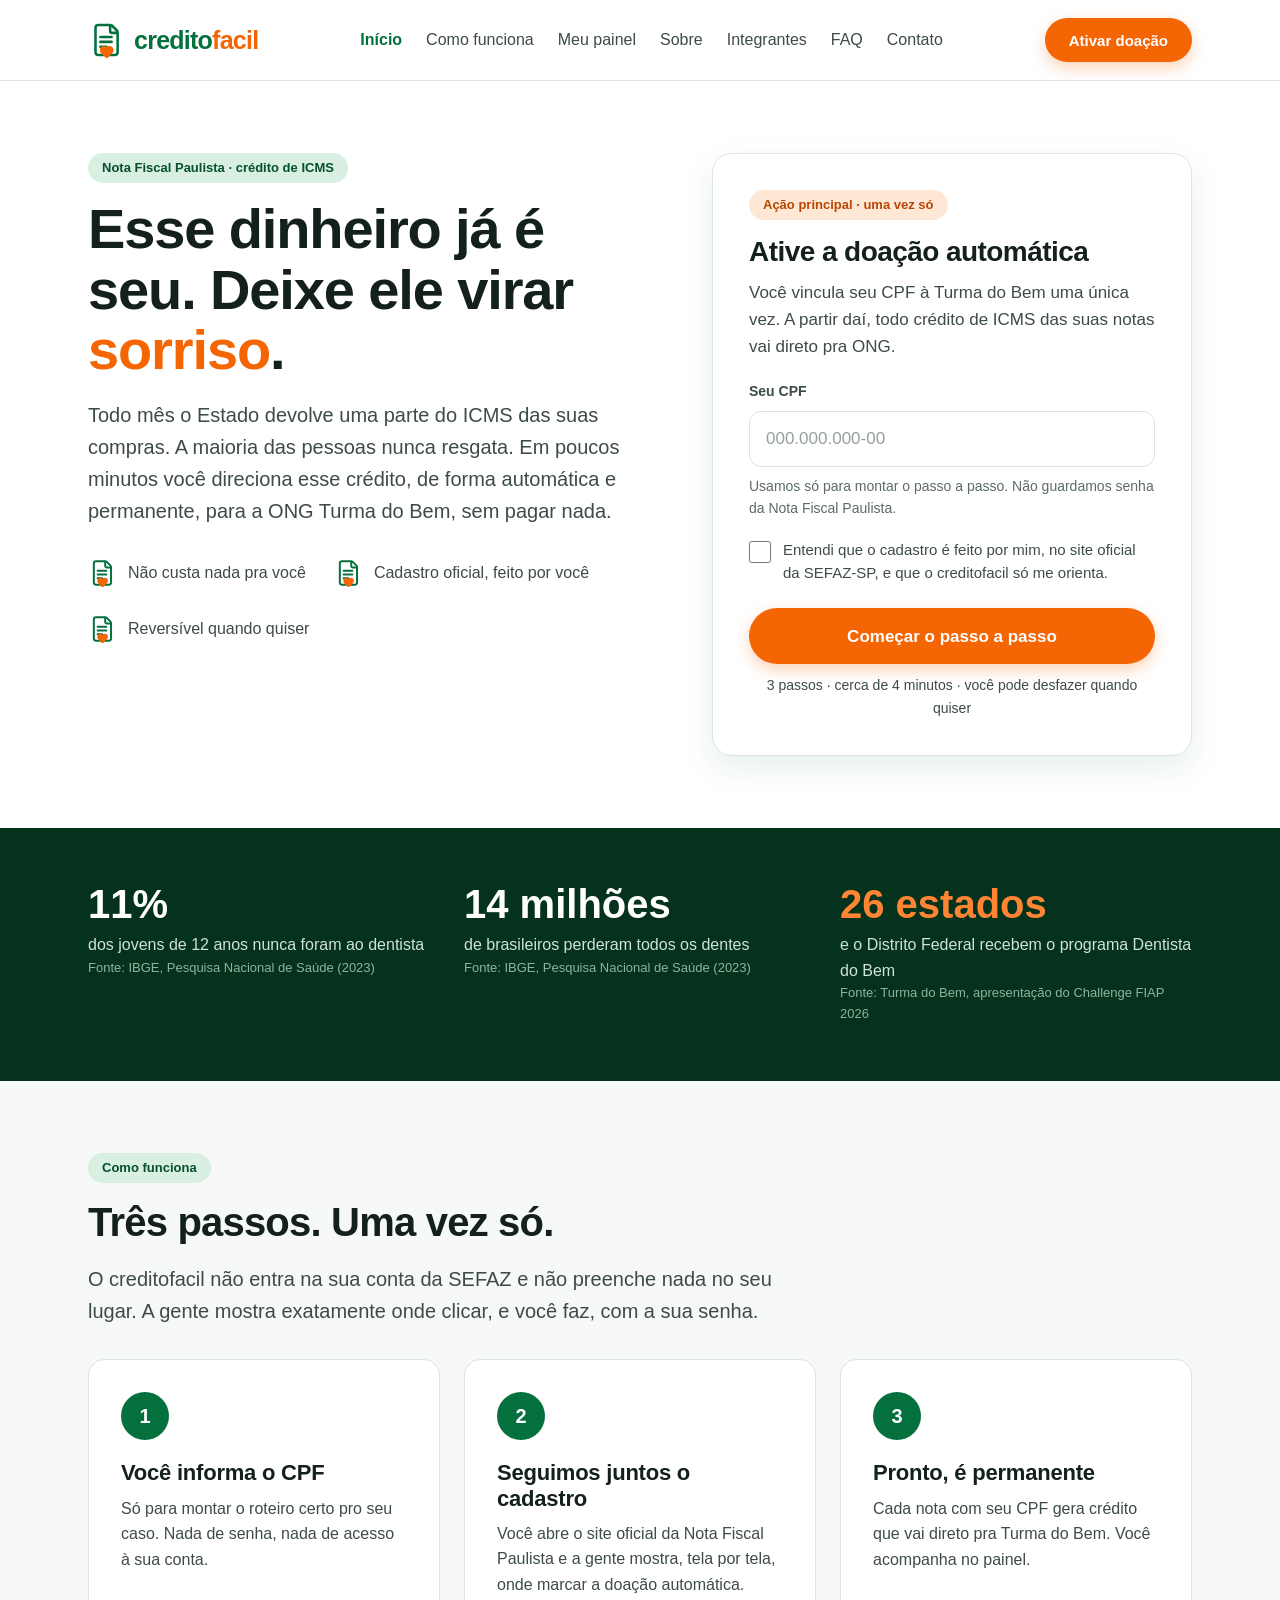
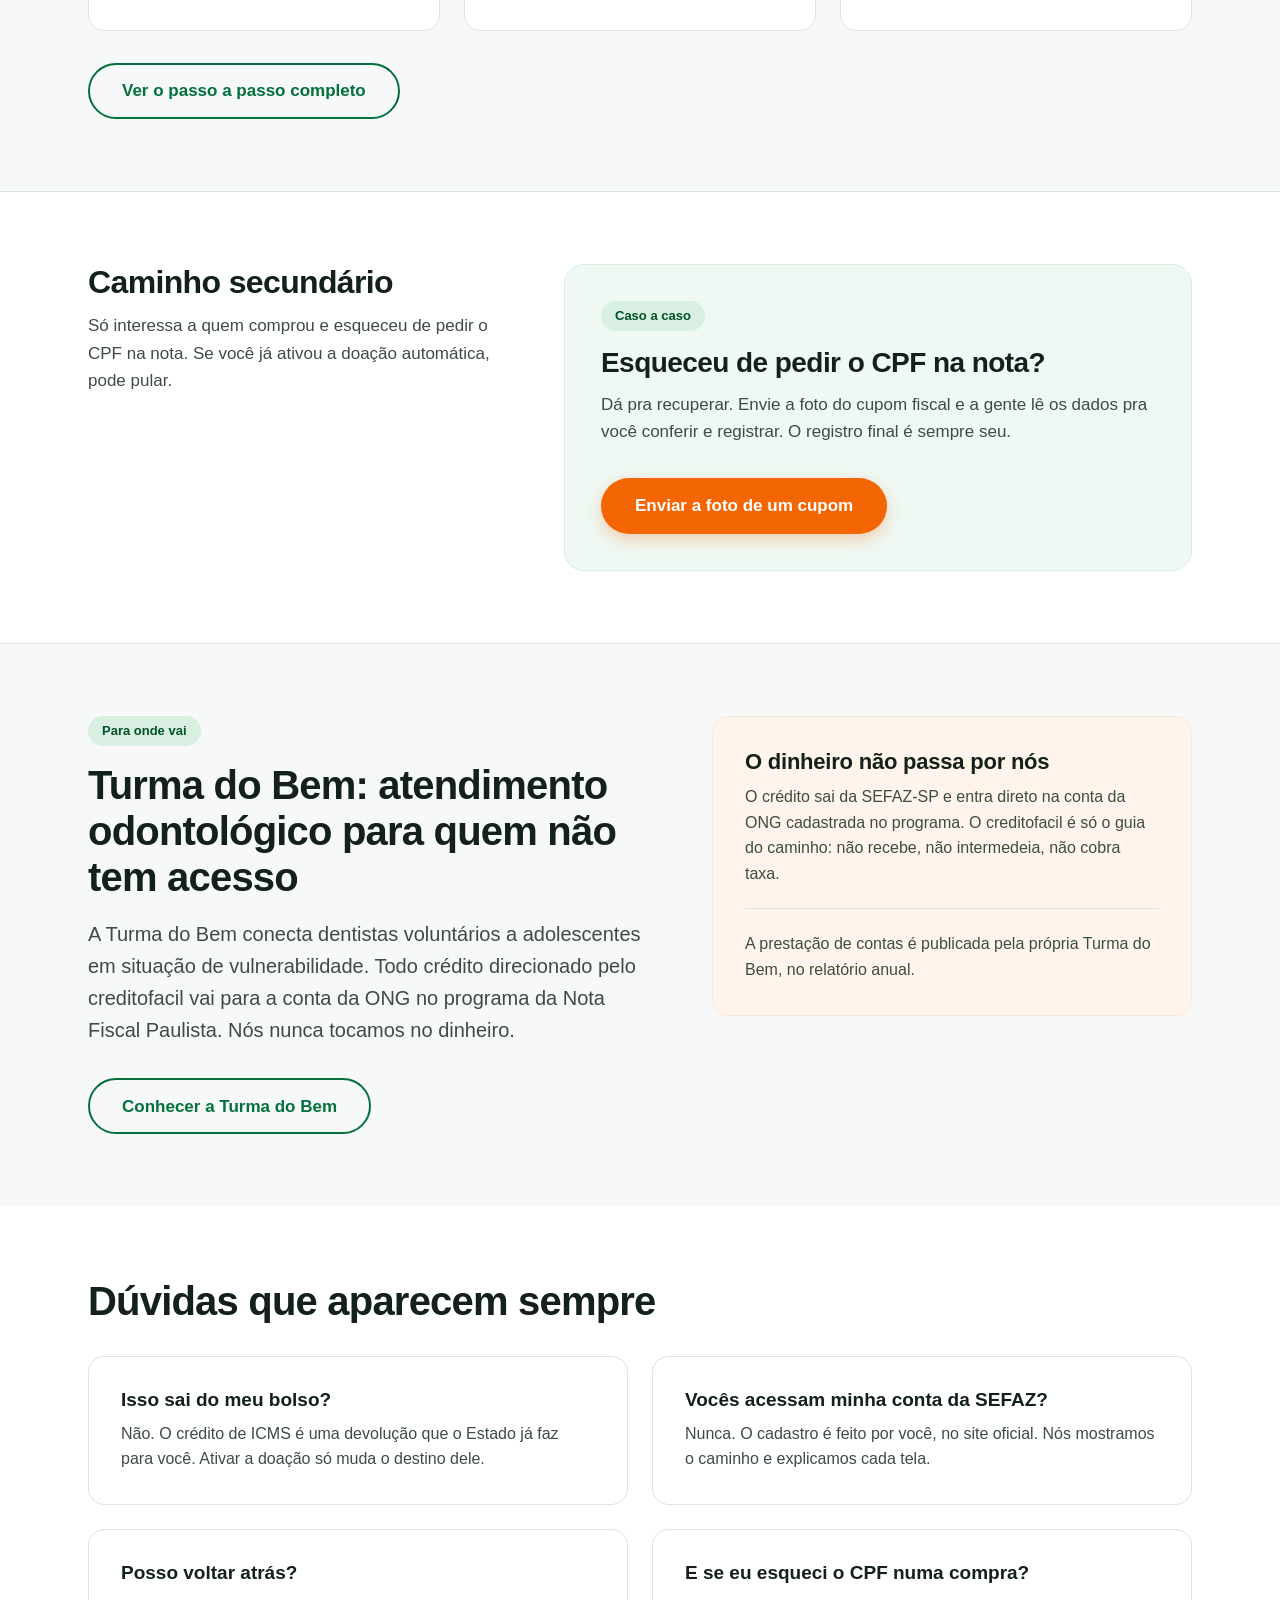
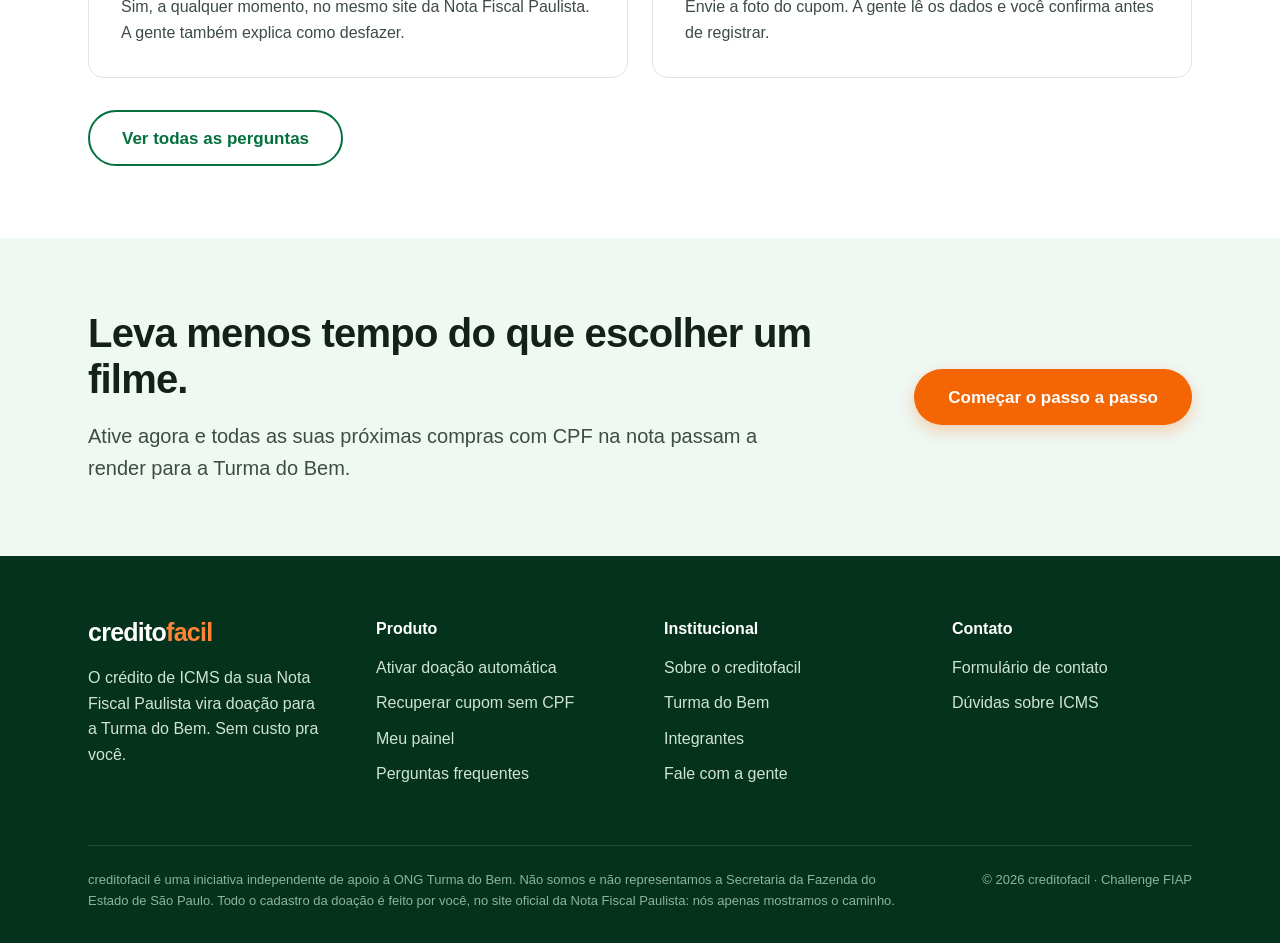
==== index.html @ c4edc5de "feat: adicionar pagina inicial index.html" ====
<!DOCTYPE html>
<html lang="pt-BR">
<head>
  <meta charset="UTF-8">
  <meta name="viewport" content="width=device-width, initial-scale=1.0">
  <title>creditofacil — Esse dinheiro já é seu</title>
  <meta name="description" content="O crédito de ICMS da Nota Fiscal Paulista vira doação automática para a Turma do Bem, sem custo para você.">
  <meta name="theme-color" content="#03703D">
  <link rel="icon" type="image/png" sizes="32x32" href="imagens/favicon-32.png">
  <link rel="apple-touch-icon" href="imagens/favicon-180.png">
  <link rel="stylesheet" href="css/style.css">
</head>
<body>
  <!-- cabeçalho: igual em todas as páginas -->
  <header class="header">
    <div class="conteudo header-conteudo">
      <a class="marca" href="index.html" aria-label="creditofacil, página inicial">
        <img src="imagens/icone-nota.svg" alt="" width="36" height="36">
        <span class="marca-texto"><span class="marca-credito">credito</span><span class="marca-facil">facil</span></span>
      </a>
      <nav class="nav" aria-label="Menu principal">
        <ul>
        <li><a href="index.html" aria-current="page">Início</a></li>
        <li><a href="solucao-wizard.html">Como funciona</a></li>
        <li><a href="solucao-dashboard.html">Meu painel</a></li>
        <li><a href="sobre.html">Sobre</a></li>
        <li><a href="integrantes.html">Integrantes</a></li>
        <li><a href="faq.html">FAQ</a></li>
        <li><a href="contato.html">Contato</a></li>
        </ul>
      </nav>
      <div class="header-acoes">
        <a class="btn btn-primario btn-sm" href="solucao-wizard.html">Ativar doação</a>
      </div>
    </div>
  </header>

  <main>
    <!-- hero: proposta de valor + chamada principal -->
    <section class="sec sec-clara">
      <div class="conteudo colunas">
        <div class="col-flex">
          <span class="selo selo-verde">Nota Fiscal Paulista · crédito de ICMS</span>
          <h1 class="titulo-hero">Esse dinheiro já é seu. Deixe ele virar <span class="destaque">sorriso</span>.</h1>
          <p class="lead">Todo mês o Estado devolve uma parte do ICMS das suas compras. A maioria das pessoas nunca resgata. Em poucos minutos você direciona esse crédito, de forma automática e permanente, para a ONG Turma do Bem, sem pagar nada.</p>
          <ul class="confianca">
            <li class="icone-linha"><img src="imagens/icone-nota.svg" alt=""><span>Não custa nada pra você</span></li>
            <li class="icone-linha"><img src="imagens/icone-nota.svg" alt=""><span>Cadastro oficial, feito por você</span></li>
            <li class="icone-linha"><img src="imagens/icone-nota.svg" alt=""><span>Reversível quando quiser</span></li>
          </ul>
        </div>
        <aside class="col-lateral">
          <section class="card card-elev cta-ativacao" aria-labelledby="cta-titulo">
            <span class="selo selo-laranja">Ação principal · uma vez só</span>
            <h2 class="t3" id="cta-titulo">Ative a doação automática</h2>
            <p>Você vincula seu CPF à Turma do Bem uma única vez. A partir daí, todo crédito de ICMS das suas notas vai direto pra ONG.</p>
            <form action="solucao-wizard.html" method="get">
              <div class="campo-bloco">
                <label class="rotulo" for="cpf-ativacao">Seu CPF</label>
                <input class="campo" id="cpf-ativacao" name="cpf" type="text" inputmode="numeric" placeholder="000.000.000-00" autocomplete="off">
                <p class="ajuda">Usamos só para montar o passo a passo. Não guardamos senha da Nota Fiscal Paulista.</p>
              </div>
              <div class="check-linha">
                <input type="checkbox" id="aceite-ativacao" name="aceite">
                <label for="aceite-ativacao">Entendi que o cadastro é feito por mim, no site oficial da SEFAZ-SP, e que o creditofacil só me orienta.</label>
              </div>
              <button type="submit" class="btn btn-primario btn-bloco form-acao">Começar o passo a passo</button>
            </form>
            <p class="ajuda ajuda-central">3 passos · cerca de 4 minutos · você pode desfazer quando quiser</p>
          </section>
        </aside>
      </div>
    </section>

    <!-- faixa de números: por que a saúde bucal precisa de apoio (fontes abaixo de cada número) -->
    <section class="sec-escura" aria-label="Saúde bucal no Brasil">
      <div class="conteudo grade-3">
        <article>
          <p class="numero-grande">11%</p>
          <p class="numero-legenda">dos jovens de 12 anos nunca foram ao dentista <span class="numero-fonte">Fonte: IBGE, Pesquisa Nacional de Saúde (2023)</span></p>
        </article>
        <article>
          <p class="numero-grande">14 milhões</p>
          <p class="numero-legenda">de brasileiros perderam todos os dentes <span class="numero-fonte">Fonte: IBGE, Pesquisa Nacional de Saúde (2023)</span></p>
        </article>
        <article>
          <p class="numero-grande destaque">26 estados</p>
          <p class="numero-legenda">e o Distrito Federal recebem o programa Dentista do Bem <span class="numero-fonte">Fonte: Turma do Bem, apresentação do Challenge FIAP 2026</span></p>
        </article>
      </div>
    </section>

    <!-- como funciona em três passos -->
    <section class="sec">
      <div class="conteudo">
        <div class="largura-texto">
          <span class="selo selo-verde">Como funciona</span>
          <h2 class="t1">Três passos. Uma vez só.</h2>
          <p class="lead">O creditofacil não entra na sua conta da SEFAZ e não preenche nada no seu lugar. A gente mostra exatamente onde clicar, e você faz, com a sua senha.</p>
        </div>
        <div class="grade-3 margem-topo">
          <article class="card">
            <span class="numero-passo">1</span>
            <h3 class="t4">Você informa o CPF</h3>
            <p class="texto-sm">Só para montar o roteiro certo pro seu caso. Nada de senha, nada de acesso à sua conta.</p>
          </article>
          <article class="card">
            <span class="numero-passo">2</span>
            <h3 class="t4">Seguimos juntos o cadastro</h3>
            <p class="texto-sm">Você abre o site oficial da Nota Fiscal Paulista e a gente mostra, tela por tela, onde marcar a doação automática.</p>
          </article>
          <article class="card">
            <span class="numero-passo">3</span>
            <h3 class="t4">Pronto, é permanente</h3>
            <p class="texto-sm">Cada nota com seu CPF gera crédito que vai direto pra Turma do Bem. Você acompanha no painel.</p>
          </article>
        </div>
        <p class="margem-topo"><a class="btn btn-secundario" href="solucao-wizard.html">Ver o passo a passo completo</a></p>
      </div>
    </section>

    <!-- caminho secundário: cupom sem CPF -->
    <section class="sec sec-clara sec-bordas">
      <div class="conteudo colunas">
        <div class="col-titulo">
          <h2 class="t2">Caminho secundário</h2>
          <p class="texto">Só interessa a quem comprou e esqueceu de pedir o CPF na nota. Se você já ativou a doação automática, pode pular.</p>
        </div>
        <div class="col-flex recuperacao-bloco">
          <span class="selo selo-verde">Caso a caso</span>
          <h3 class="t3">Esqueceu de pedir o CPF na nota?</h3>
          <p class="texto">Dá pra recuperar. Envie a foto do cupom fiscal e a gente lê os dados pra você conferir e registrar. O registro final é sempre seu.</p>
          <p class="margem-topo"><a class="btn btn-primario" href="solucao-wizard.html#recuperar-cupom">Enviar a foto de um cupom</a></p>
        </div>
      </div>
    </section>

    <!-- para onde vai o dinheiro -->
    <section class="sec">
      <div class="conteudo colunas">
        <div class="col-flex">
          <span class="selo selo-verde">Para onde vai</span>
          <h2 class="t1">Turma do Bem: atendimento odontológico para quem não tem acesso</h2>
          <p class="lead">A Turma do Bem conecta dentistas voluntários a adolescentes em situação de vulnerabilidade. Todo crédito direcionado pelo creditofacil vai para a conta da ONG no programa da Nota Fiscal Paulista. Nós nunca tocamos no dinheiro.</p>
          <p class="margem-topo"><a class="btn btn-secundario" href="sobre.html#turma-do-bem">Conhecer a Turma do Bem</a></p>
        </div>
        <aside class="col-lateral card card-laranja">
          <h3 class="t4">O dinheiro não passa por nós</h3>
          <p class="texto-sm">O crédito sai da SEFAZ-SP e entra direto na conta da ONG cadastrada no programa. O creditofacil é só o guia do caminho: não recebe, não intermedeia, não cobra taxa.</p>
          <hr class="divisor">
          <p class="texto-sm">A prestação de contas é publicada pela própria Turma do Bem, no relatório anual.</p>
        </aside>
      </div>
    </section>

    <!-- dúvidas frequentes resumidas -->
    <section class="sec sec-clara">
      <div class="conteudo">
        <h2 class="t1">Dúvidas que aparecem sempre</h2>
        <div class="grade-2 margem-topo">
          <article class="card"><h3 class="t5">Isso sai do meu bolso?</h3><p class="texto-sm">Não. O crédito de ICMS é uma devolução que o Estado já faz para você. Ativar a doação só muda o destino dele.</p></article>
          <article class="card"><h3 class="t5">Vocês acessam minha conta da SEFAZ?</h3><p class="texto-sm">Nunca. O cadastro é feito por você, no site oficial. Nós mostramos o caminho e explicamos cada tela.</p></article>
          <article class="card"><h3 class="t5">Posso voltar atrás?</h3><p class="texto-sm">Sim, a qualquer momento, no mesmo site da Nota Fiscal Paulista. A gente também explica como desfazer.</p></article>
          <article class="card"><h3 class="t5">E se eu esqueci o CPF numa compra?</h3><p class="texto-sm">Envie a foto do cupom. A gente lê os dados e você confirma antes de registrar.</p></article>
        </div>
        <p class="margem-topo"><a class="btn btn-secundario" href="faq.html">Ver todas as perguntas</a></p>
      </div>
    </section>

    <!-- chamada final -->
    <section class="sec sec-verde-claro">
      <div class="conteudo colunas colunas-centro">
        <div class="col-flex">
          <h2 class="t1">Leva menos tempo do que escolher um filme.</h2>
          <p class="lead">Ative agora e todas as suas próximas compras com CPF na nota passam a render para a Turma do Bem.</p>
        </div>
        <a class="btn btn-primario" href="solucao-wizard.html">Começar o passo a passo</a>
      </div>
    </section>
  </main>

  <!-- rodapé: igual em todas as páginas -->
  <footer class="footer">
    <div class="conteudo">
      <div class="footer-grade">
        <div>
          <span class="marca-texto"><span class="marca-credito">credito</span><span class="marca-facil">facil</span></span>
          <p class="footer-texto">O crédito de ICMS da sua Nota Fiscal Paulista vira doação para a Turma do Bem. Sem custo pra você.</p>
        </div>
        <div>
          <h2>Produto</h2>
          <ul>
            <li><a href="solucao-wizard.html">Ativar doação automática</a></li>
            <li><a href="solucao-wizard.html#recuperar-cupom">Recuperar cupom sem CPF</a></li>
            <li><a href="solucao-dashboard.html">Meu painel</a></li>
            <li><a href="faq.html">Perguntas frequentes</a></li>
          </ul>
        </div>
        <div>
          <h2>Institucional</h2>
          <ul>
            <li><a href="sobre.html">Sobre o creditofacil</a></li>
            <li><a href="sobre.html#turma-do-bem">Turma do Bem</a></li>
            <li><a href="integrantes.html">Integrantes</a></li>
            <li><a href="contato.html">Fale com a gente</a></li>
          </ul>
        </div>
        <div>
          <h2>Contato</h2>
          <ul>
            <li><a href="contato.html">Formulário de contato</a></li>
            <li><a href="faq.html">Dúvidas sobre ICMS</a></li>
          </ul>
        </div>
      </div>
      <hr class="footer-divisor">
      <div class="footer-legal">
        <p>creditofacil é uma iniciativa independente de apoio à ONG Turma do Bem. Não somos e não representamos a Secretaria da Fazenda do Estado de São Paulo. Todo o cadastro da doação é feito por você, no site oficial da Nota Fiscal Paulista: nós apenas mostramos o caminho.</p>
        <p>© 2026 creditofacil · Challenge FIAP</p>
      </div>
    </div>
  </footer>
</body>
</html>
---- css/style.css ----
* {
  box-sizing: border-box;
}

html {
  scroll-behavior: smooth;
}

body {
  margin: 0;
  min-width: 992px;
  background: #f6f9f7;
  color: #13211a;
  font-family: "Source Sans 3", "Segoe UI", Roboto, "Helvetica Neue", Arial, sans-serif;
  font-size: 17px;
  line-height: 1.6;
}

h1, h2, h3, h4 {
  font-family: "Poppins", "Segoe UI", "Helvetica Neue", Arial, sans-serif;
  margin: 0;
  letter-spacing: -0.02em;
  line-height: 1.15;
}

p, figure {
  margin: 0;
}

ul, ol {
  margin: 0;
  padding: 0;
}

a {
  color: #03703d;
}

a:hover {
  color: #05512c;
}

a:focus-visible, button:focus-visible, input:focus-visible, textarea:focus-visible, summary:focus-visible {
  outline: 3px solid rgba(244, 101, 4, 0.45);
  outline-offset: 3px;
}

img {
  max-width: 100%;
  display: block;
}

/* Layout */
.conteudo {
  width: 100%;
  margin: 0 auto;
  padding: 0 40px;
}

.sec {
  padding: 72px 0;
}

.sec-topo {
  padding: 64px 0 40px;
  border-bottom: 1px solid #dce5e0;
}

.sec-clara {
  background: #ffffff;
}

.sec-verde-claro {
  background: #eff8f3;
}

.sec-escura {
  background: #04321c;
  padding: 56px 0;
}

.sec-bordas {
  border-top: 1px solid #dce5e0;
  border-bottom: 1px solid #dce5e0;
}

.colunas {
  display: flex;
  gap: 56px;
  align-items: flex-start;
}

.colunas-centro {
  align-items: center;
}

.colunas-base {
  align-items: flex-end;
}

.colunas-esticadas {
  align-items: stretch;
}

.col-flex {
  flex: 1 1 0;
  min-width: 0;
}

.col-lateral {
  width: 480px;
  flex-shrink: 0;
}

.col-lateral-estreita {
  width: 400px;
  flex-shrink: 0;
}

.col-titulo {
  width: 420px;
  flex-shrink: 0;
}

.grade-2 {
  display: grid;
  grid-template-columns: repeat(2, minmax(0, 1fr));
  gap: 24px;
}

.grade-3 {
  display: grid;
  grid-template-columns: repeat(3, minmax(0, 1fr));
  gap: 24px;
}

.grade-2, .grade-3, .confianca {
  list-style: none;
}

.pilha {
  display: flex;
  flex-direction: column;
  gap: 24px;
}

.linha-botoes {
  display: flex;
  gap: 16px;
  align-items: center;
  flex-wrap: wrap;
}

.largura-texto {
  max-width: 760px;
}

.margem-topo {
  margin-top: 32px;
}

/* Tipografia */
.titulo-hero {
  font-size: 56px;
  line-height: 1.08;
  max-width: 620px;
  margin-top: 20px;
}

.titulo-pagina {
  font-size: 50px;
  line-height: 1.1;
  max-width: 840px;
  margin-top: 20px;
}

.t1 {
  font-size: 40px;
}

.t2 {
  font-size: 32px;
}

.t3 {
  font-size: 28px;
}

.t4 {
  font-size: 22px;
  letter-spacing: -0.01em;
}

.t5 {
  font-size: 19px;
  letter-spacing: 0;
}

.lead {
  font-size: 20px;
  color: #3d4c44;
  margin-top: 18px;
  max-width: 720px;
}

.texto {
  color: #3d4c44;
  margin-top: 12px;
}

.texto-sm {
  font-size: 16px;
  color: #3d4c44;
  margin-top: 10px;
}

.destaque {
  color: #f46504;
}

.selo + h1, .selo + h2, .selo + h3 {
  margin-top: 16px;
}

/* Componentes */
.btn {
  display: inline-flex;
  align-items: center;
  justify-content: center;
  gap: 10px;
  height: 56px;
  padding: 0 32px;
  border-radius: 999px;
  border: 2px solid transparent;
  font-family: "Poppins", "Segoe UI", "Helvetica Neue", Arial, sans-serif;
  font-weight: 600;
  font-size: 17px;
  line-height: 1;
  text-decoration: none;
  cursor: pointer;
}

.btn:hover {
  transform: translateY(-2px);
  text-decoration: none;
}

.btn-primario {
  background: #f46504;
  color: #ffffff;
  box-shadow: 0 6px 16px rgba(244, 101, 4, 0.28);
}

.btn-primario:hover {
  background: #d95703;
  color: #ffffff;
}

.btn-secundario {
  background: transparent;
  color: #03703d;
  border-color: #03703d;
}

.btn-secundario:hover {
  background: #eff8f3;
}

.btn-fantasma {
  background: transparent;
  color: #03703d;
  height: 44px;
  padding: 0 16px;
  font-size: 16px;
}

.btn-fantasma:hover {
  background: #eff8f3;
}

.btn-sm {
  height: 44px;
  padding: 0 22px;
  font-size: 15px;
}

.btn-bloco {
  width: 100%;
}

/* Cartoes */
.card {
  background: #ffffff;
  border: 1px solid #dce5e0;
  border-radius: 16px;
  padding: 32px;
}

main .card:hover {
  transform: translateY(-3px);
  box-shadow: 0 14px 28px rgba(3, 112, 61, 0.12);
}

.card-elev {
  box-shadow: 0 12px 32px rgba(3, 112, 61, 0.1);
  border-radius: 20px;
}

.card-laranja {
  background: #fff4ec;
  border-color: #ffe7d6;
}

.card-verde {
  background: #eff8f3;
  border-color: #d8efe2;
}

/* Selos */
.selo {
  display: inline-flex;
  align-items: center;
  height: 30px;
  padding: 0 14px;
  border-radius: 999px;
  font-family: "Poppins", "Segoe UI", "Helvetica Neue", Arial, sans-serif;
  font-weight: 600;
  font-size: 13px;
}

.selo-verde {
  background: #d8efe2;
  color: #05512c;
}

.selo-laranja {
  background: #ffe7d6;
  color: #b84604;
}

/* Formularios */
.campo-bloco {
  margin-top: 20px;
}

.rotulo {
  display: block;
  font-family: "Poppins", "Segoe UI", "Helvetica Neue", Arial, sans-serif;
  font-weight: 600;
  font-size: 14px;
  color: #3d4c44;
  margin-bottom: 8px;
}

.campo {
  width: 100%;
  height: 56px;
  padding: 0 16px;
  border: 1px solid #dce5e0;
  border-radius: 12px;
  background: #ffffff;
  font-family: "Source Sans 3", "Segoe UI", Roboto, "Helvetica Neue", Arial, sans-serif;
  font-size: 17px;
  color: #13211a;
}

.campo::placeholder {
  color: #93a19a;
}

.campo:focus {
  outline: none;
  border-color: #03703d;
  box-shadow: 0 0 0 3px rgba(10, 140, 78, 0.18);
}

.area {
  height: auto;
  min-height: 150px;
  padding: 16px;
  resize: vertical;
}

.ajuda {
  font-size: 14px;
  color: #5c6b63;
  margin-top: 8px;
}

.ajuda-central {
  text-align: center;
  margin-top: 14px;
}

.check-linha {
  display: flex;
  gap: 12px;
  align-items: flex-start;
  margin-top: 20px;
}

.check-linha input {
  width: 22px;
  height: 22px;
  margin: 2px 0 0;
  accent-color: #03703d;
  flex-shrink: 0;
}

.check-linha label {
  font-size: 15px;
  line-height: 1.5;
  color: #3d4c44;
}

.form-acao {
  margin-top: 24px;
}

.grade-campos {
  display: grid;
  grid-template-columns: repeat(3, minmax(0, 1fr));
  gap: 16px;
  margin-top: 20px;
}

.divisor {
  height: 1px;
  border: 0;
  background: #dce5e0;
  margin: 22px 0;
}

.icone-linha {
  display: flex;
  gap: 12px;
  align-items: flex-start;
}

.icone-linha img {
  width: 28px;
  height: 28px;
  flex-shrink: 0;
}

.confianca {
  display: flex;
  gap: 28px;
  margin-top: 32px;
  flex-wrap: wrap;
}

.confianca .icone-linha {
  align-items: center;
  color: #3d4c44;
  font-size: 16px;
}

.lista-contato {
  display: flex;
  flex-direction: column;
  gap: 20px;
  margin-top: 36px;
}

.lista-contato h3 {
  font-size: 17px;
}

.numero-passo {
  width: 48px;
  height: 48px;
  border-radius: 999px;
  background: #03703d;
  color: #ffffff;
  display: flex;
  align-items: center;
  justify-content: center;
  font-family: "Poppins", "Segoe UI", "Helvetica Neue", Arial, sans-serif;
  font-weight: 700;
  font-size: 20px;
}

.card .numero-passo + h3 {
  margin-top: 20px;
}

/* Paginas */
.numero-grande {
  font-family: "Poppins", "Segoe UI", "Helvetica Neue", Arial, sans-serif;
  font-size: 40px;
  font-weight: 700;
  color: #ffffff;
  line-height: 1;
}

.numero-grande.destaque {
  color: #ff8534;
}

.numero-legenda {
  font-size: 16px;
  color: #cfe3d7;
  margin-top: 8px;
}

.numero-fonte {
  display: block;
  font-size: 13px;
  color: #8fb39e;
}

.cta-ativacao {
  padding: 36px;
}

.cta-ativacao h2 {
  margin-top: 16px;
}

.cta-ativacao > p {
  color: #3d4c44;
  margin-top: 10px;
}

.recuperacao-bloco {
  background: #eff8f3;
  border: 1px solid #d8efe2;
  border-radius: 20px;
  padding: 36px;
}

.upload-area {
  margin-top: 24px;
  padding: 32px;
  border: 2px dashed #17a661;
  border-radius: 16px;
  background: #ffffff;
  display: flex;
  flex-direction: column;
  align-items: center;
  gap: 12px;
  text-align: center;
  cursor: pointer;
}

.upload-area:hover {
  background: #eff8f3;
}

.upload-area img {
  width: 44px;
  height: 44px;
}

.upload-area input {
  font-size: 15px;
}

.upload-titulo {
  font-family: "Poppins", "Segoe UI", "Helvetica Neue", Arial, sans-serif;
  font-size: 19px;
  font-weight: 600;
}

.exemplo-leitura {
  margin-top: 24px;
  padding: 24px;
  border-radius: 16px;
  background: #ffffff;
  border: 1px solid #dce5e0;
}

.exemplo-leitura h3 {
  font-size: 17px;
}

.trilha {
  display: flex;
  align-items: center;
  gap: 16px;
  margin-top: 36px;
}

.trilha-passo {
  display: flex;
  align-items: center;
  gap: 12px;
  text-decoration: none;
}

.trilha-numero {
  width: 36px;
  height: 36px;
  border-radius: 999px;
  background: #03703d;
  color: #ffffff;
  display: flex;
  align-items: center;
  justify-content: center;
  font-family: "Poppins", "Segoe UI", "Helvetica Neue", Arial, sans-serif;
  font-weight: 700;
  flex-shrink: 0;
}

.trilha-titulo {
  font-family: "Poppins", "Segoe UI", "Helvetica Neue", Arial, sans-serif;
  font-size: 16px;
  font-weight: 600;
  color: #13211a;
}

.trilha-linha {
  flex-grow: 1;
  height: 2px;
  background: #03703d;
  min-width: 40px;
}

.passo + .passo {
  margin-top: 32px;
}

.lista-numerada {
  list-style: none;
  margin-top: 24px;
  display: flex;
  flex-direction: column;
  gap: 16px;
  counter-reset: passo;
}

.lista-numerada li {
  display: flex;
  gap: 14px;
  align-items: flex-start;
  counter-increment: passo;
}

.lista-numerada li::before {
  content: counter(passo);
  width: 28px;
  height: 28px;
  flex-shrink: 0;
  border-radius: 999px;
  background: #eff8f3;
  color: #05512c;
  display: flex;
  align-items: center;
  justify-content: center;
  font-family: "Poppins", "Segoe UI", "Helvetica Neue", Arial, sans-serif;
  font-weight: 700;
  font-size: 14px;
}

.aviso-exemplo {
  margin-top: 16px;
}

.stat-card p:first-child {
  font-size: 16px;
  color: #3d4c44;
}

.stat-valor {
  font-family: "Poppins", "Segoe UI", "Helvetica Neue", Arial, sans-serif;
  font-size: 48px;
  font-weight: 700;
  line-height: 1.1;
  margin-top: 8px;
}

.card-tabela {
  padding: 0;
  overflow: hidden;
}

.card-tabela-topo {
  padding: 28px 32px;
  display: flex;
  justify-content: space-between;
  align-items: center;
}

.card-tabela-rodape {
  padding: 18px 32px 28px;
}

.tabela-historico {
  width: 100%;
  border-collapse: collapse;
}

.tabela-historico caption {
  caption-side: bottom;
  text-align: left;
  padding: 12px 16px 0;
}

.tabela-historico th {
  text-align: left;
  padding: 12px 16px;
  background: #f6f9f7;
  font-family: "Poppins", "Segoe UI", "Helvetica Neue", Arial, sans-serif;
  font-size: 14px;
  font-weight: 600;
  color: #3d4c44;
}

.tabela-historico td {
  padding: 18px 16px;
  border-top: 1px solid #dce5e0;
  font-size: 16px;
  color: #3d4c44;
}

.tabela-historico .col-valor {
  text-align: right;
  font-family: "Poppins", "Segoe UI", "Helvetica Neue", Arial, sans-serif;
  font-weight: 600;
  white-space: nowrap;
}

.tabela-historico th.col-valor {
  font-weight: 600;
}

.impacto-card {
  border-radius: 20px;
  background: #04321c;
  padding: 32px;
  color: #ffffff;
}

.impacto-card .icone-linha {
  align-items: center;
}

.impacto-card img {
  width: 40px;
  height: 40px;
}

.impacto-card p {
  color: #cfe3d7;
  margin-top: 14px;
}

.impacto-card .numero-fonte {
  margin-top: 12px;
}

.como-desfazer {
  margin-top: 20px;
  max-width: 760px;
}

.como-desfazer summary {
  cursor: pointer;
  font-family: "Poppins", "Segoe UI", "Helvetica Neue", Arial, sans-serif;
  font-weight: 600;
  color: #03703d;
}

.como-desfazer p {
  margin-top: 10px;
  color: #3d4c44;
}

.faq-grupo + .faq-grupo {
  margin-top: 48px;
}

.faq-lista {
  display: flex;
  flex-direction: column;
  gap: 16px;
  margin-top: 20px;
}

.faq-item {
  padding: 24px 28px;
}

.faq-item summary {
  list-style: none;
  cursor: pointer;
  display: flex;
  justify-content: space-between;
  align-items: center;
  gap: 24px;
  font-family: "Poppins", "Segoe UI", "Helvetica Neue", Arial, sans-serif;
  font-size: 20px;
  font-weight: 600;
}

.faq-item summary::-webkit-details-marker {
  display: none;
}

.faq-item summary::after {
  content: "+";
  width: 32px;
  height: 32px;
  flex-shrink: 0;
  border-radius: 999px;
  background: #eff8f3;
  color: #03703d;
  display: flex;
  align-items: center;
  justify-content: center;
  font-size: 20px;
}

.faq-item[open] summary::after {
  content: "−";
  background: #d8efe2;
}

.faq-item p {
  color: #3d4c44;
  margin-top: 14px;
  max-width: 920px;
}

.faq-mais {
  margin-top: 56px;
  display: flex;
  gap: 24px;
  align-items: center;
  background: #eff8f3;
  border-radius: 20px;
  padding: 32px;
}

.faq-mais img {
  width: 44px;
  height: 44px;
}

.lista-fontes {
  margin-top: 20px;
  padding-left: 20px;
  display: flex;
  flex-direction: column;
  gap: 12px;
  color: #3d4c44;
  font-size: 16px;
}

.membro {
  text-align: center;
  display: flex;
  flex-direction: column;
  align-items: center;
}

.membro-foto {
  width: 160px;
  height: 160px;
  border-radius: 999px;
  object-fit: cover;
  border: 4px solid #d8efe2;
  background: #eff8f3;
}

.membro h2 {
  font-size: 21px;
  margin-top: 20px;
}

.membro-dados {
  list-style: none;
  margin-top: 12px;
  color: #3d4c44;
  font-size: 16px;
}

.membro-links {
  display: flex;
  gap: 12px;
  margin-top: 18px;
}

.membro-links .btn {
  padding: 0 16px;
  font-size: 14px;
}

/* Cabecalho e Rodape */
.header {
  background: #ffffff;
  border-bottom: 1px solid #dce5e0;
  position: sticky;
  top: 0;
  z-index: 100;
}

.header-conteudo {
  height: 80px;
  display: flex;
  align-items: center;
  justify-content: space-between;
  gap: 32px;
}

.marca {
  display: inline-flex;
  align-items: center;
  gap: 10px;
  text-decoration: none;
}

.marca img {
  width: 36px;
  height: 36px;
}

.marca-texto {
  font-family: "Poppins", "Segoe UI", "Helvetica Neue", Arial, sans-serif;
  font-size: 25px;
  font-weight: 700;
  letter-spacing: -0.03em;
  line-height: 1;
}

.marca-credito {
  color: #03703d;
}

.marca-facil {
  color: #f46504;
}

.nav ul {
  list-style: none;
  display: flex;
  align-items: center;
  gap: 24px;
}

.nav a {
  font-family: "Poppins", "Segoe UI", "Helvetica Neue", Arial, sans-serif;
  font-weight: 500;
  font-size: 16px;
  color: #3d4c44;
  text-decoration: none;
}

.nav a:hover {
  color: #03703d;
}

.nav a[aria-current="page"] {
  color: #03703d;
  font-weight: 600;
}

.header-acoes {
  display: flex;
  align-items: center;
  gap: 12px;
}

.footer {
  background: #04321c;
  color: #cfe3d7;
  padding: 64px 0 32px;
}

.footer-grade {
  display: grid;
  grid-template-columns: repeat(4, minmax(0, 1fr));
  gap: 48px;
  padding-bottom: 48px;
}

.footer h2 {
  color: #ffffff;
  font-size: 16px;
  font-weight: 600;
  margin-bottom: 16px;
  letter-spacing: 0;
}

.footer ul {
  list-style: none;
}

.footer a {
  color: #cfe3d7;
  font-size: 16px;
  text-decoration: none;
  display: block;
  margin-bottom: 10px;
}

.footer a:hover {
  color: #ffffff;
  text-decoration: underline;
}

.footer .marca-credito {
  color: #ffffff;
}

.footer .marca-facil {
  color: #ff8534;
}

.footer-texto {
  margin-top: 16px;
  font-size: 16px;
  max-width: 280px;
}

.footer-divisor {
  height: 1px;
  border: 0;
  background: #1c4b32;
  margin: 0;
}

.footer-legal {
  padding-top: 24px;
  display: flex;
  justify-content: space-between;
  gap: 32px;
}

.footer-legal p {
  font-size: 13px;
  color: #8fb39e;
  max-width: 820px;
}

/* Desktop */
@media (min-width: 992px) {
  .conteudo {
    max-width: 1200px;
    padding: 0 48px;
  }
  .sec {
    padding: 72px 0;
  }
}

@media (min-width: 1300px) {
  .conteudo {
    max-width: 1312px;
    padding: 0;
  }
  .sec {
    padding: 80px 0;
  }
  .sec-topo {
    padding: 72px 0 48px;
  }
  .titulo-hero {
    font-size: 60px;
  }
  .colunas {
    gap: 64px;
  }
}
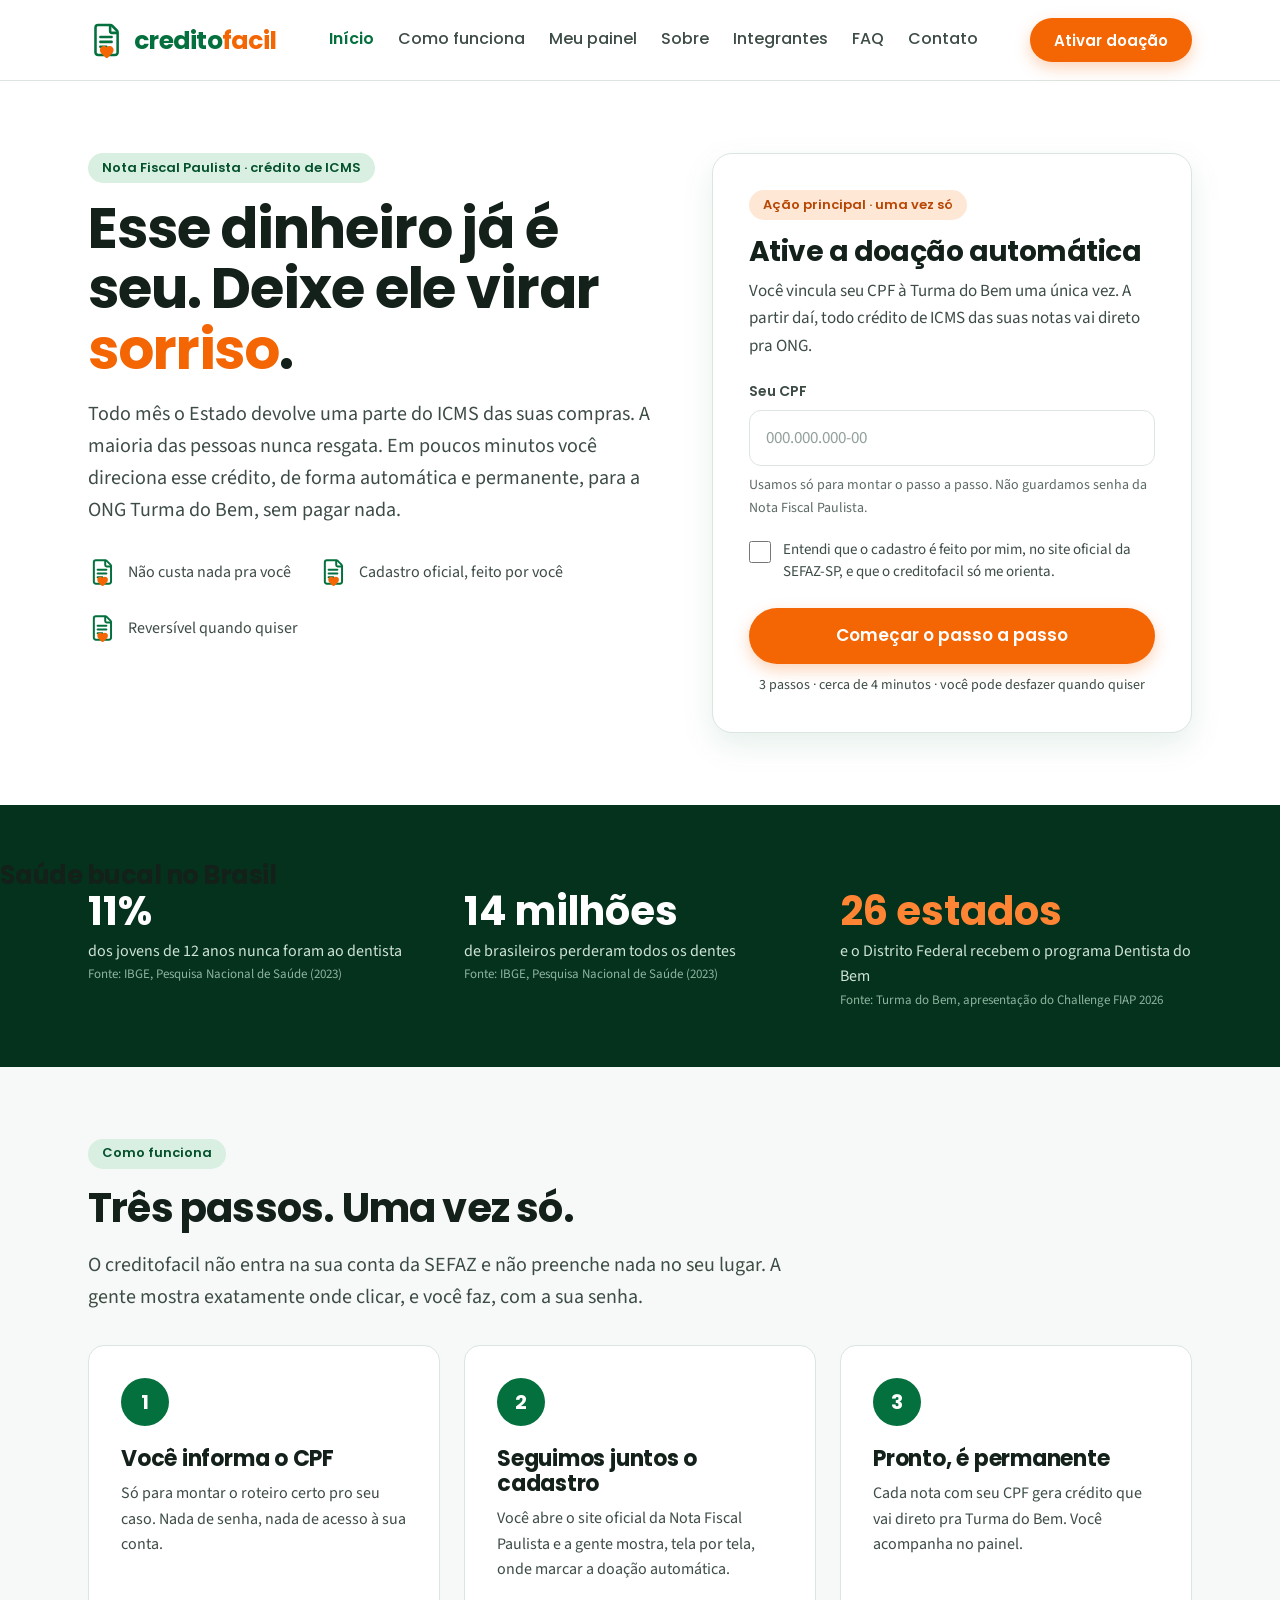
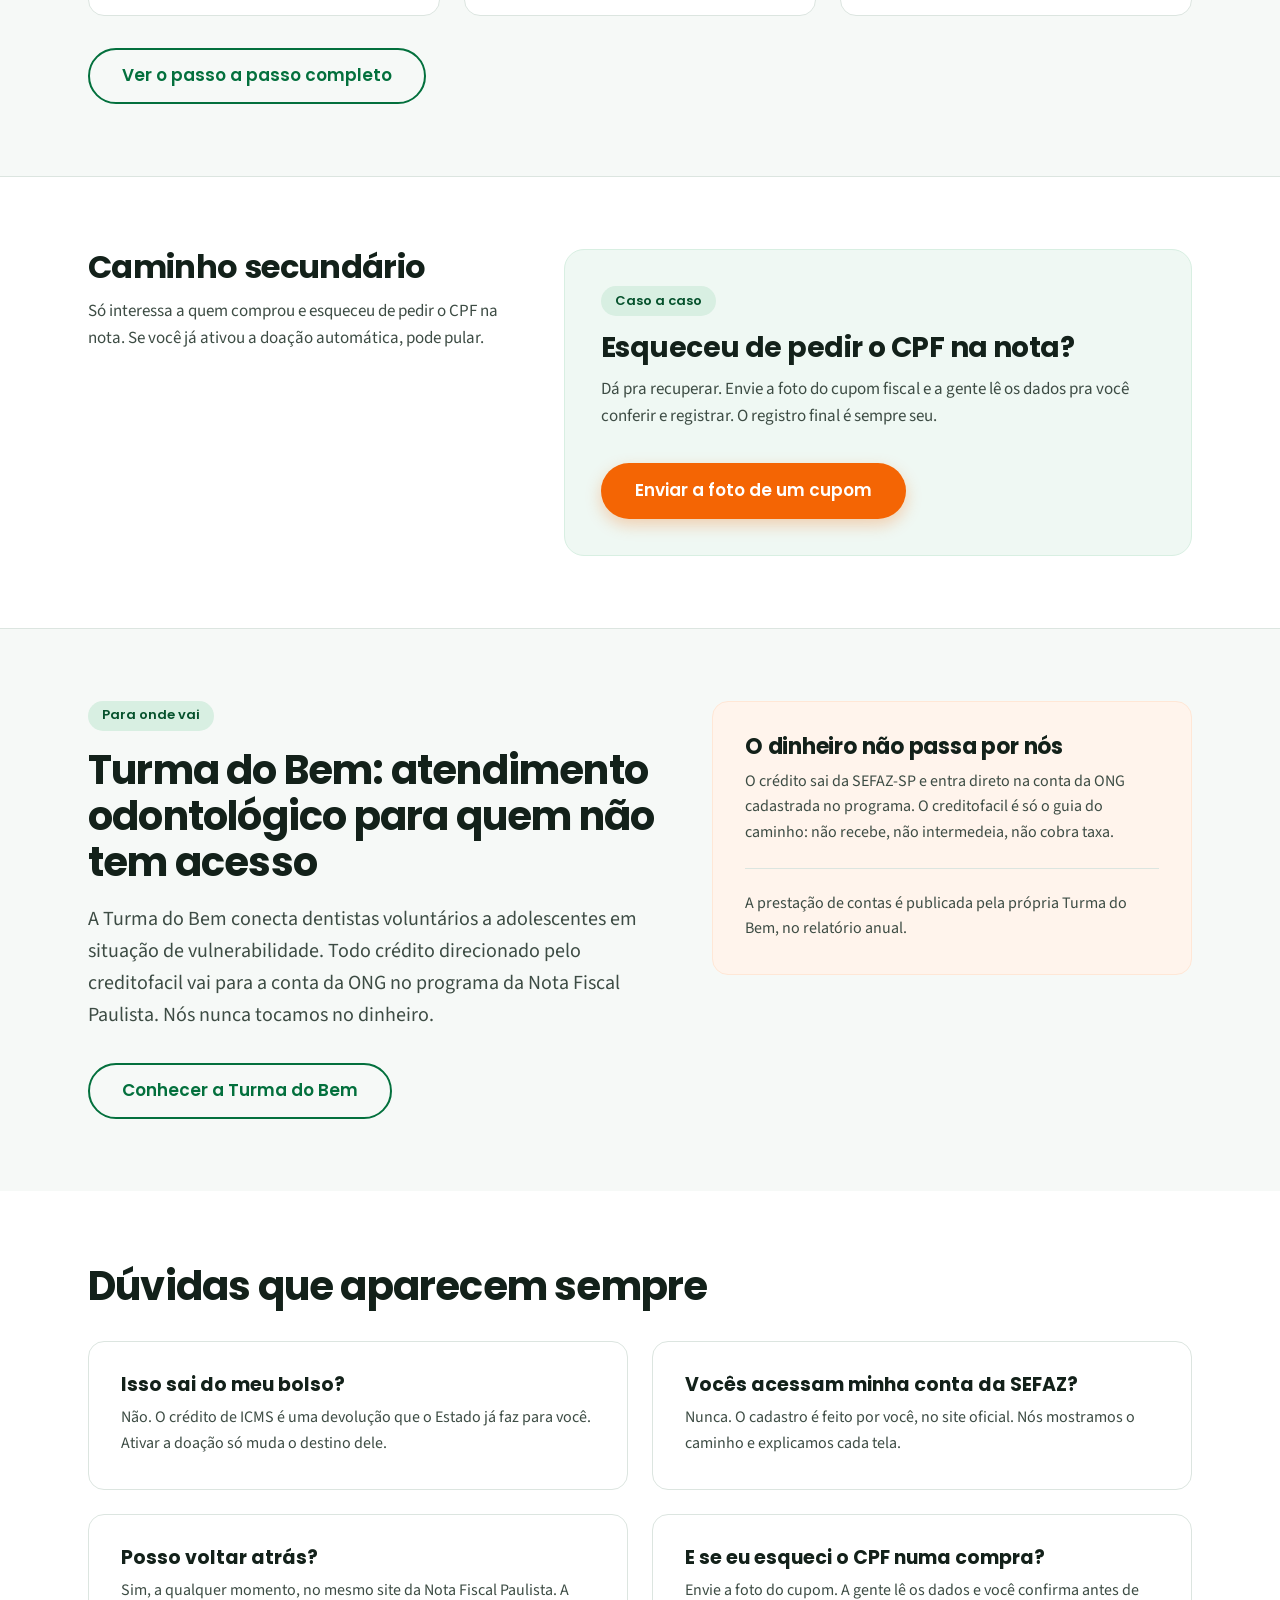
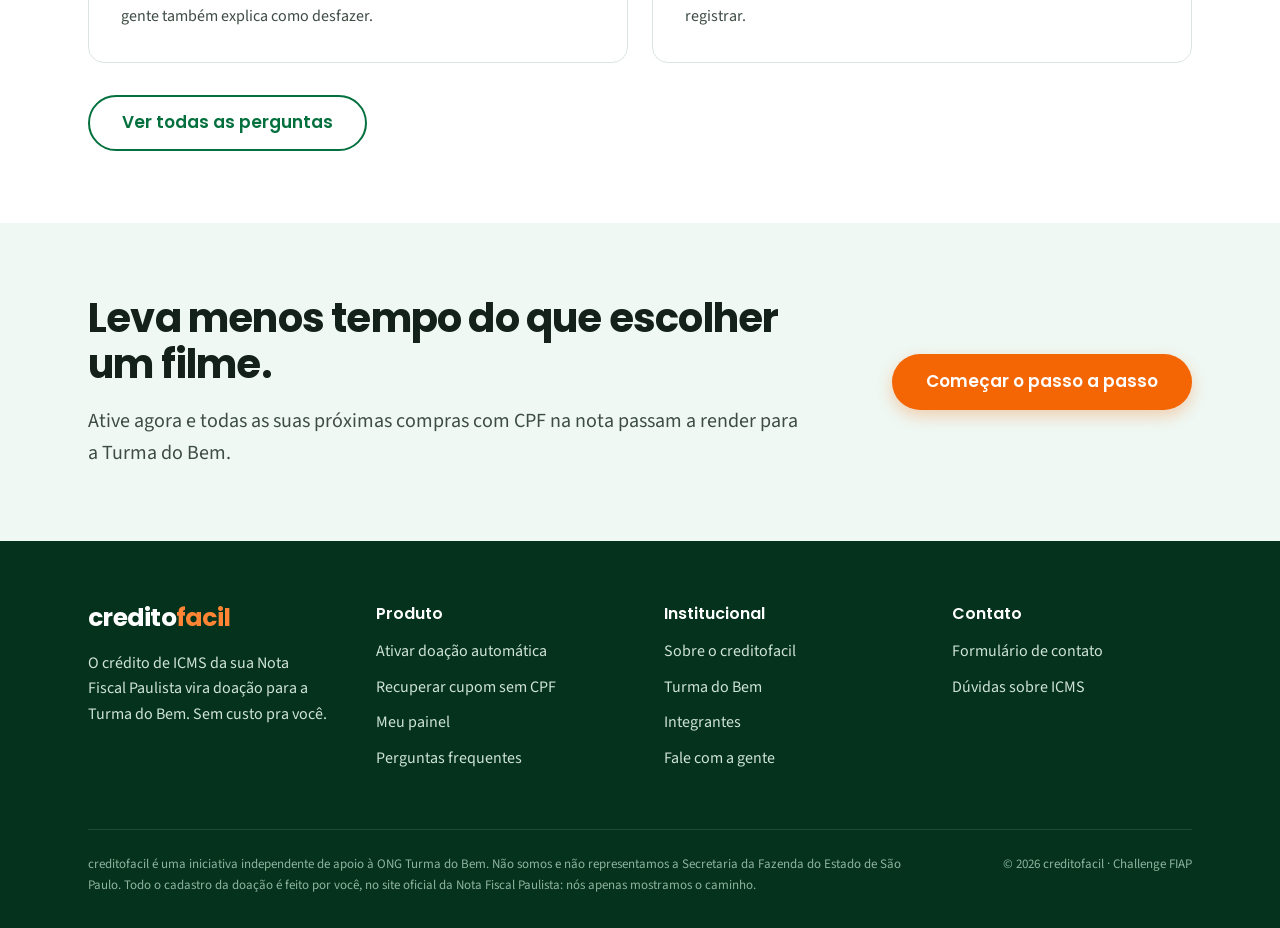
==== commit fce70d7c: "refactor: adiciona títulos às seções sem heading" ====
--- a/index.html
+++ b/index.html
@@ -8,6 +8,9 @@
   <meta name="theme-color" content="#03703D">
   <link rel="icon" type="image/png" sizes="32x32" href="imagens/favicon-32.png">
   <link rel="apple-touch-icon" href="imagens/favicon-180.png">
+  <link rel="preconnect" href="https://fonts.googleapis.com">
+  <link rel="preconnect" href="https://fonts.gstatic.com" crossorigin>
+  <link rel="stylesheet" href="https://fonts.googleapis.com/css2?family=Poppins:wght@500;600;700&family=Source+Sans+3:wght@400;600&display=swap">
   <link rel="stylesheet" href="css/style.css">
 </head>
 <body>
@@ -37,7 +40,7 @@
 
   <main>
     <!-- hero: proposta de valor + chamada principal -->
-    <section class="sec sec-clara">
+    <article class="sec sec-clara">
       <div class="conteudo colunas">
         <div class="col-flex">
           <span class="selo selo-verde">Nota Fiscal Paulista · crédito de ICMS</span>
@@ -70,28 +73,29 @@
           </section>
         </aside>
       </div>
-    </section>
+    </article>
 
     <!-- faixa de números: por que a saúde bucal precisa de apoio (fontes abaixo de cada número) -->
-    <section class="sec-escura" aria-label="Saúde bucal no Brasil">
+    <article class="sec-escura">
+      <h2 class="visualmente-oculto">Saúde bucal no Brasil</h2>
       <div class="conteudo grade-3">
-        <article>
+        <div>
           <p class="numero-grande">11%</p>
           <p class="numero-legenda">dos jovens de 12 anos nunca foram ao dentista <span class="numero-fonte">Fonte: IBGE, Pesquisa Nacional de Saúde (2023)</span></p>
-        </article>
-        <article>
+        </div>
+        <div>
           <p class="numero-grande">14 milhões</p>
           <p class="numero-legenda">de brasileiros perderam todos os dentes <span class="numero-fonte">Fonte: IBGE, Pesquisa Nacional de Saúde (2023)</span></p>
-        </article>
-        <article>
+        </div>
+        <div>
           <p class="numero-grande destaque">26 estados</p>
           <p class="numero-legenda">e o Distrito Federal recebem o programa Dentista do Bem <span class="numero-fonte">Fonte: Turma do Bem, apresentação do Challenge FIAP 2026</span></p>
-        </article>
-      </div>
-    </section>
+        </div>
+      </div>
+    </article>
 
     <!-- como funciona em três passos -->
-    <section class="sec">
+    <article class="sec">
       <div class="conteudo">
         <div class="largura-texto">
           <span class="selo selo-verde">Como funciona</span>
@@ -99,28 +103,28 @@
           <p class="lead">O creditofacil não entra na sua conta da SEFAZ e não preenche nada no seu lugar. A gente mostra exatamente onde clicar, e você faz, com a sua senha.</p>
         </div>
         <div class="grade-3 margem-topo">
-          <article class="card">
+          <section class="card">
             <span class="numero-passo">1</span>
             <h3 class="t4">Você informa o CPF</h3>
             <p class="texto-sm">Só para montar o roteiro certo pro seu caso. Nada de senha, nada de acesso à sua conta.</p>
-          </article>
-          <article class="card">
+          </section>
+          <section class="card">
             <span class="numero-passo">2</span>
             <h3 class="t4">Seguimos juntos o cadastro</h3>
             <p class="texto-sm">Você abre o site oficial da Nota Fiscal Paulista e a gente mostra, tela por tela, onde marcar a doação automática.</p>
-          </article>
-          <article class="card">
+          </section>
+          <section class="card">
             <span class="numero-passo">3</span>
             <h3 class="t4">Pronto, é permanente</h3>
             <p class="texto-sm">Cada nota com seu CPF gera crédito que vai direto pra Turma do Bem. Você acompanha no painel.</p>
-          </article>
+          </section>
         </div>
         <p class="margem-topo"><a class="btn btn-secundario" href="solucao-wizard.html">Ver o passo a passo completo</a></p>
       </div>
-    </section>
+    </article>
 
     <!-- caminho secundário: cupom sem CPF -->
-    <section class="sec sec-clara sec-bordas">
+    <article class="sec sec-clara sec-bordas">
       <div class="conteudo colunas">
         <div class="col-titulo">
           <h2 class="t2">Caminho secundário</h2>
@@ -133,10 +137,10 @@
           <p class="margem-topo"><a class="btn btn-primario" href="solucao-wizard.html#recuperar-cupom">Enviar a foto de um cupom</a></p>
         </div>
       </div>
-    </section>
+    </article>
 
     <!-- para onde vai o dinheiro -->
-    <section class="sec">
+    <article class="sec">
       <div class="conteudo colunas">
         <div class="col-flex">
           <span class="selo selo-verde">Para onde vai</span>
@@ -151,24 +155,24 @@
           <p class="texto-sm">A prestação de contas é publicada pela própria Turma do Bem, no relatório anual.</p>
         </aside>
       </div>
-    </section>
+    </article>
 
     <!-- dúvidas frequentes resumidas -->
-    <section class="sec sec-clara">
+    <article class="sec sec-clara">
       <div class="conteudo">
         <h2 class="t1">Dúvidas que aparecem sempre</h2>
         <div class="grade-2 margem-topo">
-          <article class="card"><h3 class="t5">Isso sai do meu bolso?</h3><p class="texto-sm">Não. O crédito de ICMS é uma devolução que o Estado já faz para você. Ativar a doação só muda o destino dele.</p></article>
-          <article class="card"><h3 class="t5">Vocês acessam minha conta da SEFAZ?</h3><p class="texto-sm">Nunca. O cadastro é feito por você, no site oficial. Nós mostramos o caminho e explicamos cada tela.</p></article>
-          <article class="card"><h3 class="t5">Posso voltar atrás?</h3><p class="texto-sm">Sim, a qualquer momento, no mesmo site da Nota Fiscal Paulista. A gente também explica como desfazer.</p></article>
-          <article class="card"><h3 class="t5">E se eu esqueci o CPF numa compra?</h3><p class="texto-sm">Envie a foto do cupom. A gente lê os dados e você confirma antes de registrar.</p></article>
+          <section class="card"><h3 class="t5">Isso sai do meu bolso?</h3><p class="texto-sm">Não. O crédito de ICMS é uma devolução que o Estado já faz para você. Ativar a doação só muda o destino dele.</p></section>
+          <section class="card"><h3 class="t5">Vocês acessam minha conta da SEFAZ?</h3><p class="texto-sm">Nunca. O cadastro é feito por você, no site oficial. Nós mostramos o caminho e explicamos cada tela.</p></section>
+          <section class="card"><h3 class="t5">Posso voltar atrás?</h3><p class="texto-sm">Sim, a qualquer momento, no mesmo site da Nota Fiscal Paulista. A gente também explica como desfazer.</p></section>
+          <section class="card"><h3 class="t5">E se eu esqueci o CPF numa compra?</h3><p class="texto-sm">Envie a foto do cupom. A gente lê os dados e você confirma antes de registrar.</p></section>
         </div>
         <p class="margem-topo"><a class="btn btn-secundario" href="faq.html">Ver todas as perguntas</a></p>
       </div>
-    </section>
+    </article>
 
     <!-- chamada final -->
-    <section class="sec sec-verde-claro">
+    <article class="sec sec-verde-claro">
       <div class="conteudo colunas colunas-centro">
         <div class="col-flex">
           <h2 class="t1">Leva menos tempo do que escolher um filme.</h2>
@@ -176,7 +180,7 @@
         </div>
         <a class="btn btn-primario" href="solucao-wizard.html">Começar o passo a passo</a>
       </div>
-    </section>
+    </article>
   </main>
 
   <!-- rodapé: igual em todas as páginas -->
@@ -187,7 +191,7 @@
           <span class="marca-texto"><span class="marca-credito">credito</span><span class="marca-facil">facil</span></span>
           <p class="footer-texto">O crédito de ICMS da sua Nota Fiscal Paulista vira doação para a Turma do Bem. Sem custo pra você.</p>
         </div>
-        <div>
+        <nav aria-label="Produto">
           <h2>Produto</h2>
           <ul>
             <li><a href="solucao-wizard.html">Ativar doação automática</a></li>
@@ -195,8 +199,8 @@
             <li><a href="solucao-dashboard.html">Meu painel</a></li>
             <li><a href="faq.html">Perguntas frequentes</a></li>
           </ul>
-        </div>
-        <div>
+        </nav>
+        <nav aria-label="Institucional">
           <h2>Institucional</h2>
           <ul>
             <li><a href="sobre.html">Sobre o creditofacil</a></li>
@@ -204,14 +208,14 @@
             <li><a href="integrantes.html">Integrantes</a></li>
             <li><a href="contato.html">Fale com a gente</a></li>
           </ul>
-        </div>
-        <div>
+        </nav>
+        <nav aria-label="Contato">
           <h2>Contato</h2>
           <ul>
             <li><a href="contato.html">Formulário de contato</a></li>
             <li><a href="faq.html">Dúvidas sobre ICMS</a></li>
           </ul>
-        </div>
+        </nav>
       </div>
       <hr class="footer-divisor">
       <div class="footer-legal">
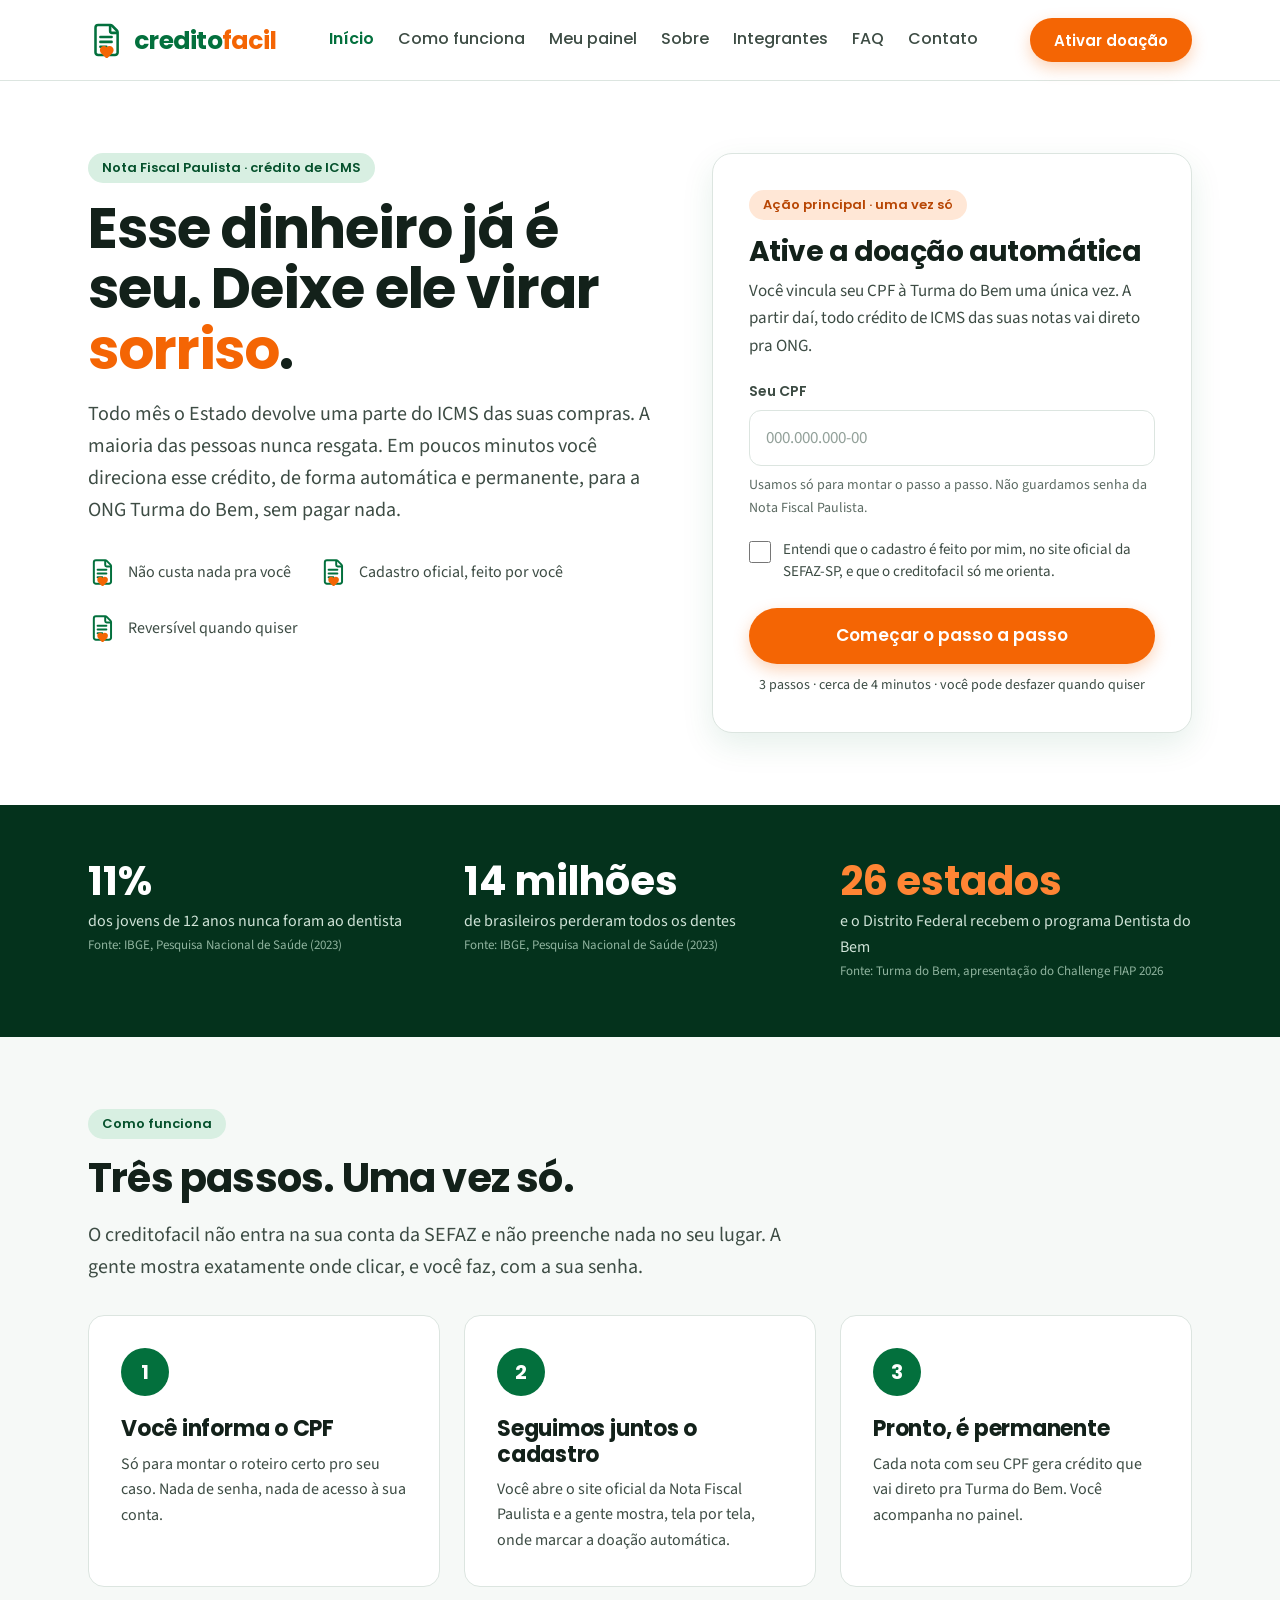
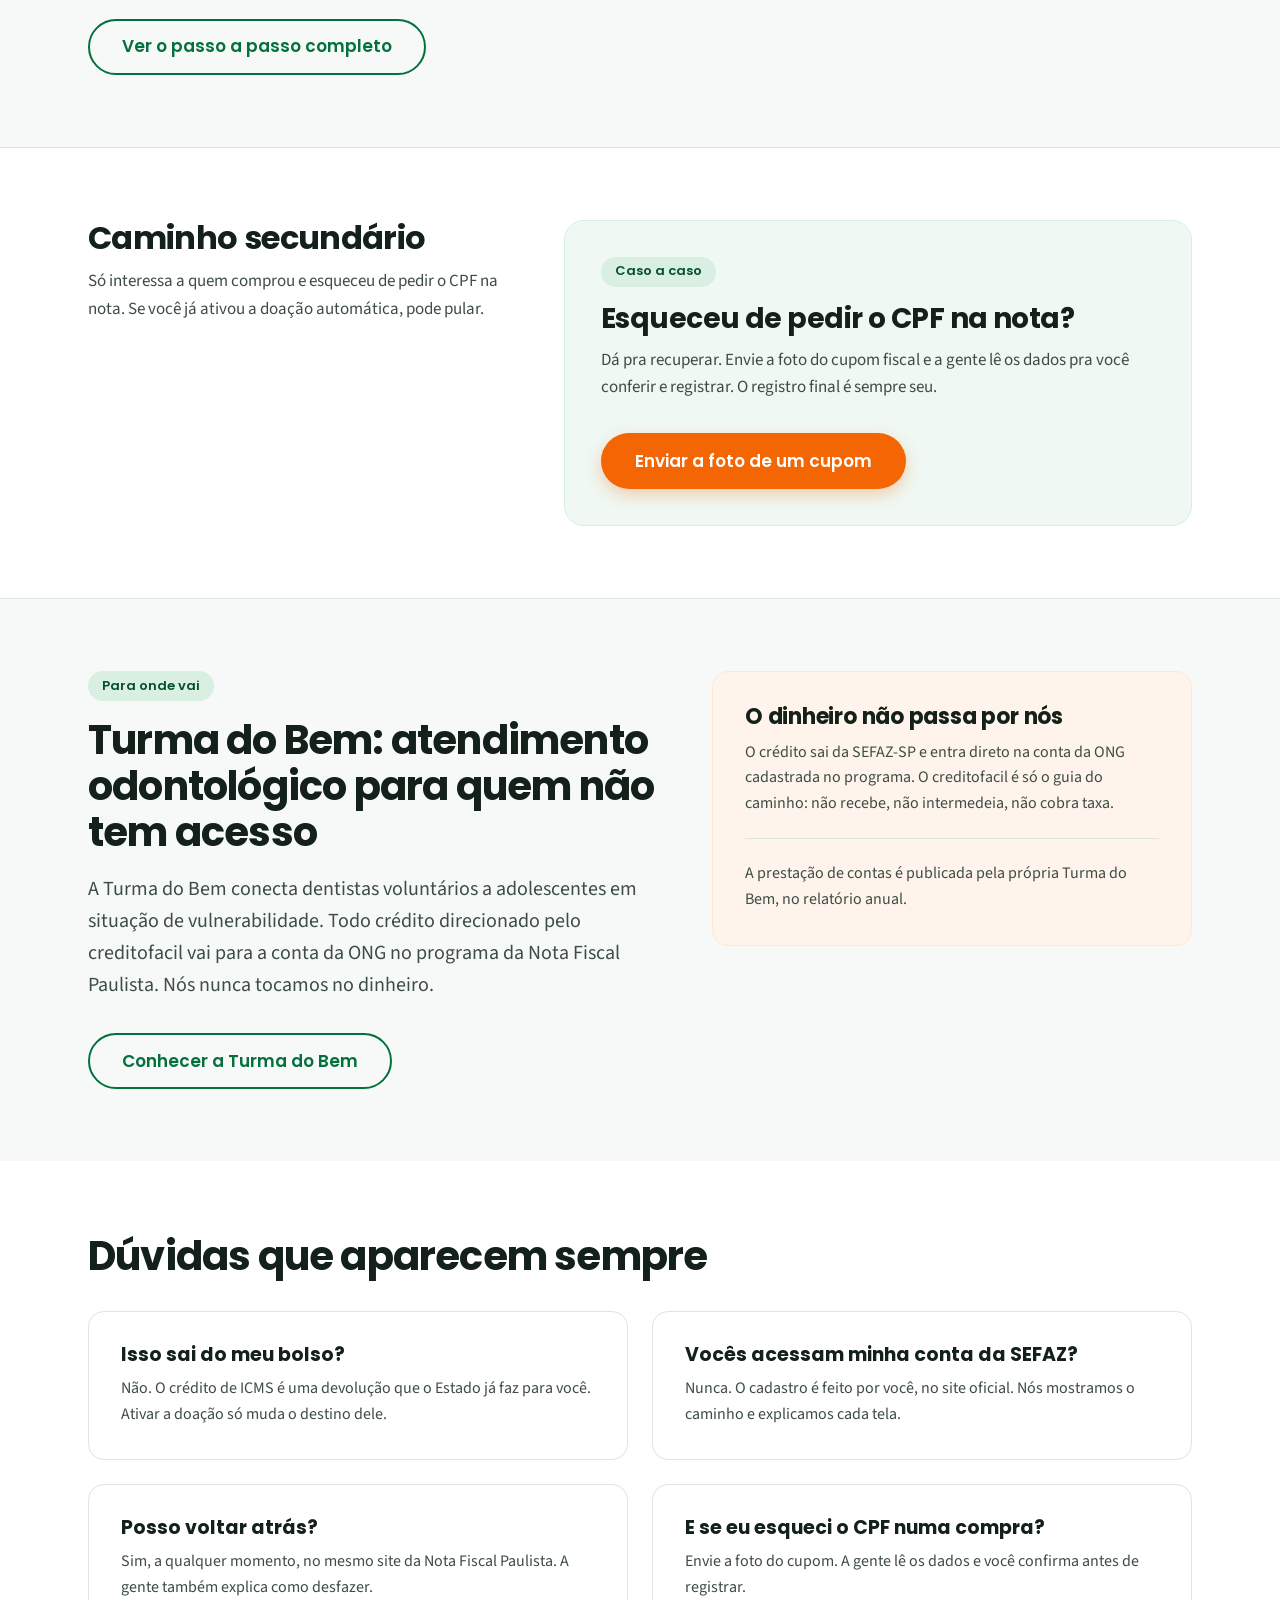
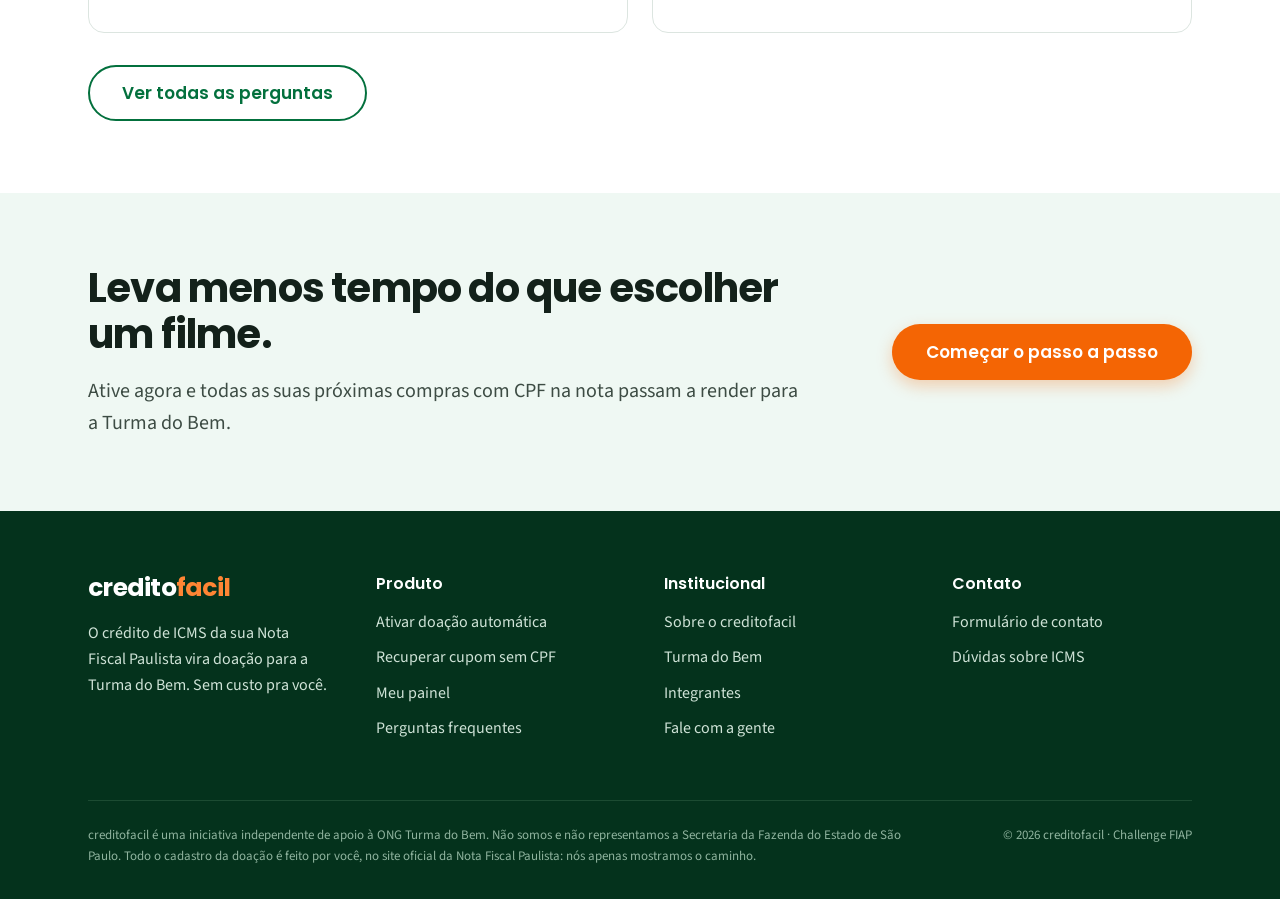
==== commit 7a709602: "feat: menu hambúrguer com js" ====
--- a/index.html
+++ b/index.html
@@ -35,6 +35,9 @@
       <div class="header-acoes">
         <a class="btn btn-primario btn-sm" href="solucao-wizard.html">Ativar doação</a>
       </div>
+      <button class="menu-botao" type="button" aria-expanded="false" aria-label="Abrir menu">
+        <span class="menu-icone"></span>
+      </button>
     </div>
   </header>
 
@@ -224,5 +227,6 @@
       </div>
     </div>
   </footer>
+  <script src="js/menu.js"></script>
 </body>
 </html>
--- a/css/style.css
+++ b/css/style.css
@@ -220,6 +220,16 @@
 
 .selo + h1, .selo + h2, .selo + h3 {
   margin-top: 16px;
+}
+
+/* titulo lido por leitores de tela, invisivel na tela */
+.visualmente-oculto {
+  position: absolute;
+  width: 1px;
+  height: 1px;
+  overflow: hidden;
+  clip: rect(0 0 0 0);
+  white-space: nowrap;
 }
 
 /* Componentes */
@@ -618,7 +628,7 @@
 }
 
 .passo + .passo {
-  margin-top: 32px;
+  margin-top: 24px;
 }
 
 .lista-numerada {
@@ -657,9 +667,17 @@
   margin-top: 16px;
 }
 
-.stat-card p:first-child {
+.stat-rotulo {
+  font-family: inherit;
   font-size: 16px;
+  font-weight: 400;
+  letter-spacing: 0;
+  line-height: 1.6;
   color: #3d4c44;
+}
+
+.stat-card {
+  border-radius: 20px;
 }
 
 .stat-valor {
@@ -694,7 +712,7 @@
 .tabela-historico caption {
   caption-side: bottom;
   text-align: left;
-  padding: 12px 16px 0;
+  padding: 12px 32px 0;
 }
 
 .tabela-historico th {
@@ -705,6 +723,14 @@
   font-size: 14px;
   font-weight: 600;
   color: #3d4c44;
+}
+
+.tabela-historico th:first-child, .tabela-historico td:first-child {
+  padding-left: 32px;
+}
+
+.tabela-historico th:last-child, .tabela-historico td:last-child {
+  padding-right: 32px;
 }
 
 .tabela-historico td {
@@ -1034,6 +1060,322 @@
   max-width: 820px;
 }
 
+/* Menu hamburguer */
+.menu-botao {
+  display: none;
+  align-items: center;
+  justify-content: center;
+  width: 44px;
+  height: 44px;
+  margin-left: auto;
+  padding: 0;
+  border: 1px solid #dce5e0;
+  border-radius: 12px;
+  background: #ffffff;
+  cursor: pointer;
+}
+
+.menu-icone, .menu-icone::before, .menu-icone::after {
+  display: block;
+  width: 20px;
+  height: 2px;
+  border-radius: 2px;
+  background: #03703d;
+  transition: transform 0.2s, background-color 0.2s;
+}
+
+.menu-icone {
+  position: relative;
+}
+
+.menu-icone::before, .menu-icone::after {
+  content: "";
+  position: absolute;
+  left: 0;
+}
+
+.menu-icone::before {
+  top: -6px;
+}
+
+.menu-icone::after {
+  top: 6px;
+}
+
+.menu-aberto .menu-icone {
+  background: transparent;
+}
+
+.menu-aberto .menu-icone::before {
+  transform: translateY(6px) rotate(45deg);
+}
+
+.menu-aberto .menu-icone::after {
+  transform: translateY(-6px) rotate(-45deg);
+}
+
+/* Mobile */
+@media (max-width: 767px) {
+  body {
+    min-width: 0;
+    overflow-wrap: break-word;
+  }
+  .conteudo {
+    padding: 0 24px;
+  }
+  .sec {
+    padding: 56px 0;
+  }
+  .sec-topo {
+    padding: 48px 0 32px;
+  }
+  .sec-escura {
+    padding: 48px 0;
+  }
+
+  .colunas {
+    flex-direction: column;
+    align-items: stretch;
+    gap: 32px;
+  }
+  .col-flex {
+    flex: none;
+  }
+  .col-lateral, .col-lateral-estreita, .col-titulo {
+    width: 100%;
+  }
+  .grade-2, .grade-3, .grade-campos {
+    display: flex;
+    flex-direction: column;
+    gap: 24px;
+  }
+
+  .titulo-hero {
+    font-size: 40px;
+  }
+  .titulo-pagina {
+    font-size: 36px;
+  }
+  .t1 {
+    font-size: 32px;
+  }
+  .t2 {
+    font-size: 28px;
+  }
+  .t3 {
+    font-size: 24px;
+  }
+  .lead {
+    font-size: 18px;
+  }
+  .stat-valor {
+    font-size: 40px;
+  }
+
+  .btn {
+    height: auto;
+    min-height: 52px;
+    padding: 14px 24px;
+    text-align: center;
+    line-height: 1.3;
+  }
+  .btn-sm {
+    min-height: 44px;
+    padding: 10px 20px;
+  }
+  .linha-botoes .btn {
+    width: 100%;
+  }
+
+  .header .header-conteudo {
+    height: auto;
+    min-height: 68px;
+    flex-wrap: wrap;
+    gap: 12px 16px;
+    padding-top: 12px;
+    padding-bottom: 12px;
+  }
+  .nav {
+    order: 3;
+    width: 100%;
+    border-top: 1px solid #dce5e0;
+    padding-top: 12px;
+  }
+  .nav ul {
+    flex-wrap: wrap;
+    gap: 8px 20px;
+  }
+  
+  .menu-pronto .menu-botao {
+    display: flex;
+  }
+  .menu-pronto .nav, .menu-pronto .header-acoes {
+    display: none;
+  }
+  .menu-aberto .nav {
+    display: block;
+    padding-top: 4px;
+  }
+  .menu-aberto .nav ul {
+    flex-direction: column;
+    align-items: stretch;
+    gap: 0;
+  }
+  .menu-aberto .nav a {
+    display: block;
+    padding: 12px 0;
+    border-bottom: 1px solid #dce5e0;
+    font-size: 17px;
+  }
+  .menu-aberto .header-acoes {
+    display: flex;
+    order: 4;
+    width: 100%;
+    padding-bottom: 4px;
+  }
+  .menu-aberto .header-acoes .btn {
+    width: 100%;
+  }
+
+  .confianca {
+    flex-direction: column;
+    gap: 12px;
+  }
+  .trilha {
+    flex-direction: column;
+    align-items: flex-start;
+    gap: 8px;
+  }
+  .trilha-linha {
+    flex-grow: 0;
+    width: 2px;
+    height: 16px;
+    min-width: 0;
+    margin-left: 17px;
+  }
+  .faq-mais {
+    flex-direction: column;
+    align-items: flex-start;
+  }
+  .faq-item summary {
+    font-size: 18px;
+  }
+  .upload-area input {
+    max-width: 100%;
+  }
+
+  .card-tabela-topo {
+    padding: 24px;
+  }
+  .card-tabela-rodape {
+    padding: 16px 24px 24px;
+  }
+  .tabela-historico thead {
+    position: absolute;
+    width: 1px;
+    height: 1px;
+    margin: -1px;
+    overflow: hidden;
+  }
+  .tabela-historico tbody {
+    display: block;
+  }
+  .tabela-historico tr {
+    display: flex;
+    flex-wrap: wrap;
+    gap: 4px 16px;
+    padding: 16px 24px;
+    border-top: 1px solid #dce5e0;
+  }
+  .tabela-historico td, .tabela-historico td:first-child, .tabela-historico td:last-child {
+    display: block;
+    padding: 0;
+    border-top: 0;
+  }
+  .tabela-historico td:first-child {
+    flex: 1 1 0;
+    min-width: 0;
+  }
+  .tabela-historico td:nth-child(2), .tabela-historico td:nth-child(3) {
+    order: 1;
+    width: 100%;
+    font-size: 15px;
+  }
+  .tabela-historico caption {
+    padding: 12px 24px 0;
+  }
+
+  .footer {
+    padding: 48px 0 24px;
+  }
+  .footer-grade {
+    display: flex;
+    flex-wrap: wrap;
+    gap: 32px;
+    padding-bottom: 32px;
+  }
+  .footer-grade > * {
+    flex: 1 1 40%;
+    min-width: 0;
+  }
+  .footer-legal {
+    flex-direction: column;
+    gap: 12px;
+  }
+}
+
+/* Mobile pequeno (até 480px) */
+@media (max-width: 480px) {
+  .conteudo {
+    padding: 0 20px;
+  }
+  .sec {
+    padding: 48px 0;
+  }
+  .titulo-hero {
+    font-size: 34px;
+  }
+  .titulo-pagina {
+    font-size: 30px;
+  }
+  .t1 {
+    font-size: 28px;
+  }
+  .t2 {
+    font-size: 25px;
+  }
+  .card, .cta-ativacao, .recuperacao-bloco, .impacto-card, .faq-mais {
+    padding: 24px;
+  }
+  .faq-item {
+    padding: 20px;
+  }
+  .upload-area, .exemplo-leitura {
+    padding: 20px;
+  }
+  .card-tabela {
+    padding: 0;
+  }
+  .membro-foto {
+    width: 128px;
+    height: 128px;
+  }
+  .marca-texto {
+    font-size: 22px;
+  }
+  .header-acoes .btn {
+    min-height: 40px;
+    padding: 8px 16px;
+    font-size: 14px;
+  }
+  .footer-grade {
+    flex-direction: column;
+  }
+  .footer-grade > * {
+    flex: none;
+  }
+}
+
 /* Desktop */
 @media (min-width: 992px) {
   .conteudo {
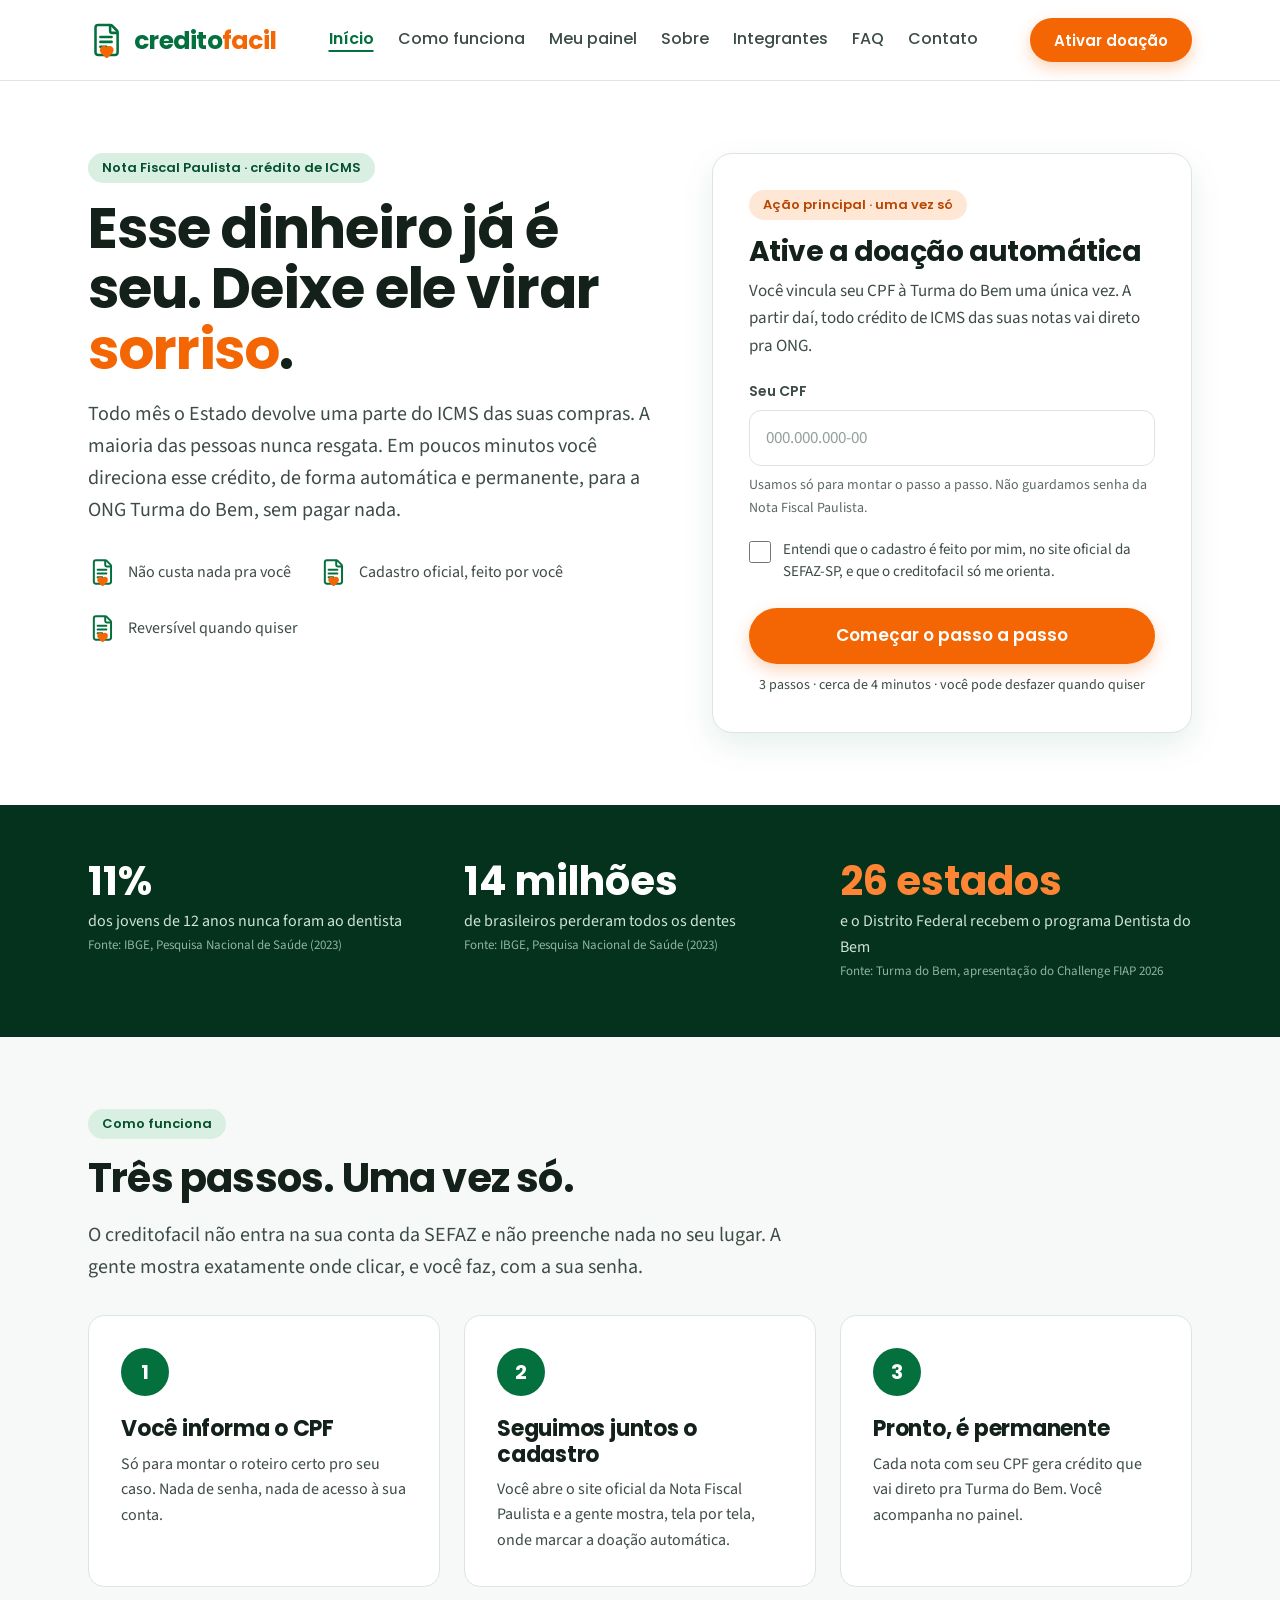
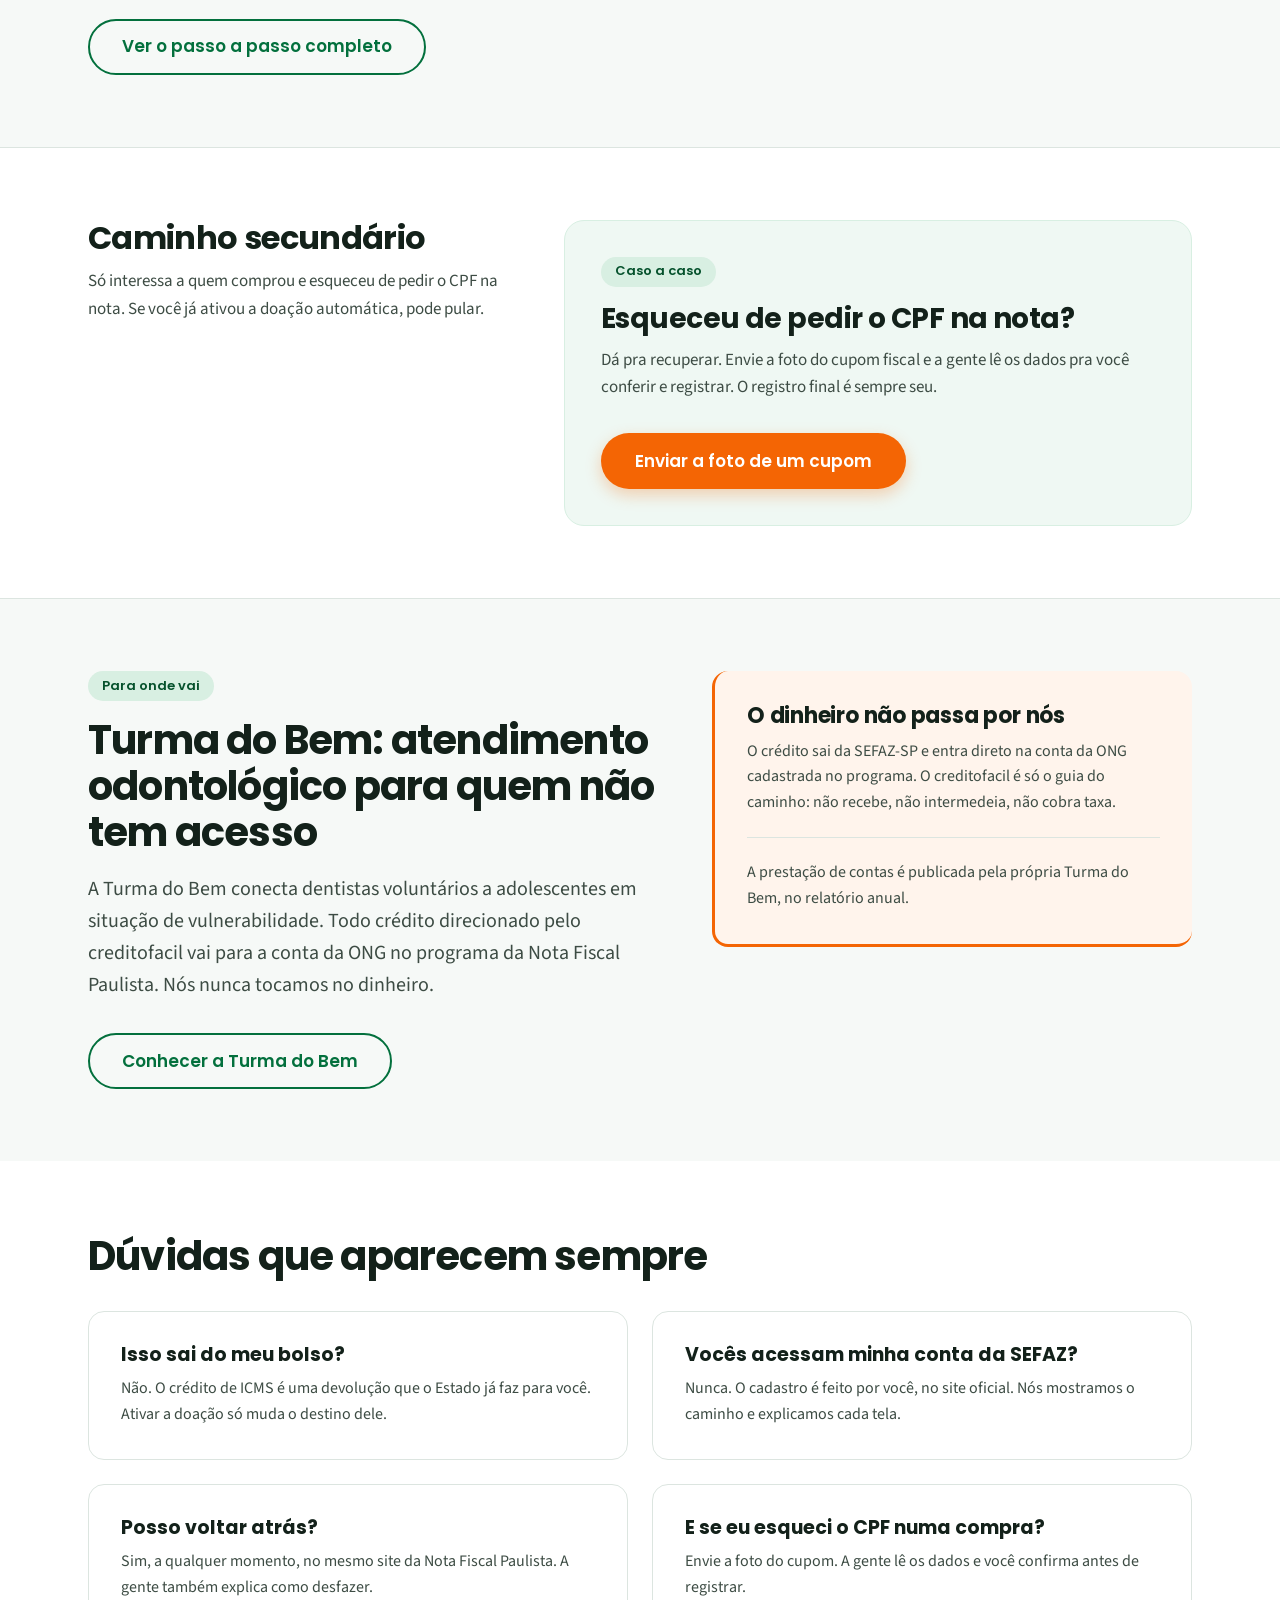
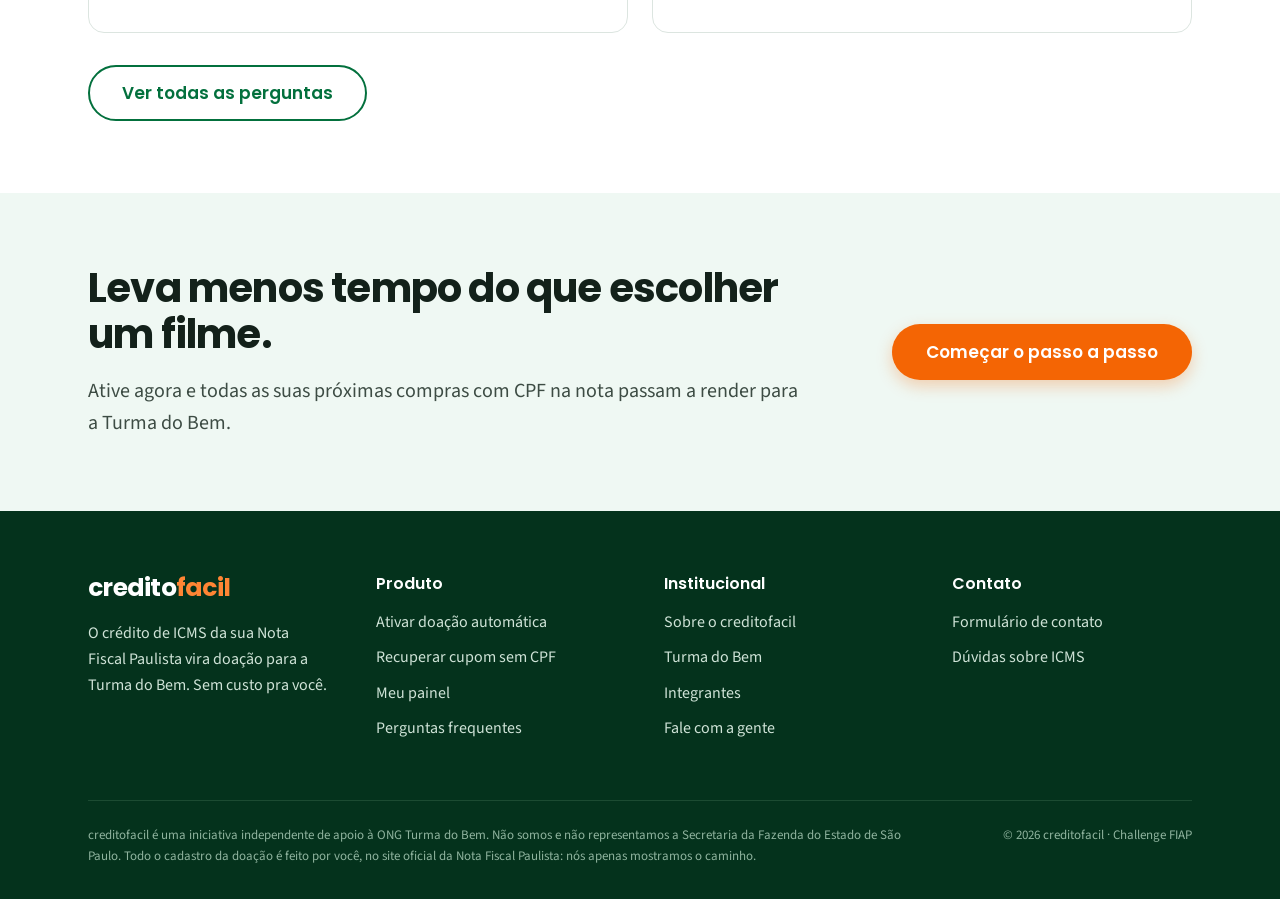
==== commit ab88383a: "style: ajusta hovers, cards de destaque e botão de upload" ====
--- a/index.html
+++ b/index.html
@@ -151,7 +151,7 @@
           <p class="lead">A Turma do Bem conecta dentistas voluntários a adolescentes em situação de vulnerabilidade. Todo crédito direcionado pelo creditofacil vai para a conta da ONG no programa da Nota Fiscal Paulista. Nós nunca tocamos no dinheiro.</p>
           <p class="margem-topo"><a class="btn btn-secundario" href="sobre.html#turma-do-bem">Conhecer a Turma do Bem</a></p>
         </div>
-        <aside class="col-lateral card card-laranja">
+        <aside class="col-lateral card card-destaque card-destaque-direita">
           <h3 class="t4">O dinheiro não passa por nós</h3>
           <p class="texto-sm">O crédito sai da SEFAZ-SP e entra direto na conta da ONG cadastrada no programa. O creditofacil é só o guia do caminho: não recebe, não intermedeia, não cobra taxa.</p>
           <hr class="divisor">
--- a/css/style.css
+++ b/css/style.css
@@ -240,7 +240,7 @@
   gap: 10px;
   height: 56px;
   padding: 0 32px;
-  border-radius: 999px;
+  border-radius: 30px;
   border: 2px solid transparent;
   font-family: "Poppins", "Segoe UI", "Helvetica Neue", Arial, sans-serif;
   font-weight: 600;
@@ -255,6 +255,10 @@
   text-decoration: none;
 }
 
+.btn:active {
+  transform: translateY(0);
+}
+
 .btn-primario {
   background: #f46504;
   color: #ffffff;
@@ -264,6 +268,7 @@
 .btn-primario:hover {
   background: #d95703;
   color: #ffffff;
+  box-shadow: 0 10px 22px rgba(244, 101, 4, 0.35);
 }
 
 .btn-secundario {
@@ -298,7 +303,6 @@
   width: 100%;
 }
 
-/* Cartoes */
 .card {
   background: #ffffff;
   border: 1px solid #dce5e0;
@@ -319,6 +323,16 @@
 .card-laranja {
   background: #fff4ec;
   border-color: #ffe7d6;
+}
+
+.card-destaque {
+  background: #fff4ec;
+  border-color: #f46504;
+  border-width: 0 0 0 4px;
+}
+
+.card-destaque-direita {
+  border-width: 0 0 3px 3px;
 }
 
 .card-verde {
@@ -384,6 +398,15 @@
   box-shadow: 0 0 0 3px rgba(10, 140, 78, 0.18);
 }
 
+.campo-erro {
+  border-color: #b42318;
+}
+
+.aviso-erro {
+  font-size: 14px;
+  color: #b42318;
+}
+
 .area {
   height: auto;
   min-height: 150px;
@@ -564,7 +587,31 @@
 }
 
 .upload-area input {
+  position: absolute;
+  width: 1px;
+  height: 1px;
+  opacity: 0;
+  overflow: hidden;
+}
+
+.upload-botao {
+  display: inline-flex;
+  align-items: center;
+  height: 44px;
+  padding: 0 22px;
+  border: 2px solid #03703d;
+  border-radius: 30px;
+  background: transparent;
+  color: #03703d;
+  font-family: "Poppins", "Segoe UI", "Helvetica Neue", Arial, sans-serif;
+  font-weight: 600;
   font-size: 15px;
+  cursor: pointer;
+}
+
+.upload-botao:hover {
+  background: #03703d;
+  color: #ffffff;
 }
 
 .upload-titulo {
@@ -838,9 +885,13 @@
   font-size: 20px;
 }
 
+.faq-item summary:hover::after,
+.faq-item[open] summary::after {
+  background: #d8efe2;
+}
+
 .faq-item[open] summary::after {
   content: "−";
-  background: #d8efe2;
 }
 
 .faq-item p {
@@ -970,16 +1021,21 @@
   font-weight: 500;
   font-size: 16px;
   color: #3d4c44;
-  text-decoration: none;
+  text-decoration: underline 2px transparent;
+  text-underline-offset: 6px;
+  display: inline-block;
+  transition: color 0.2s, transform 0.2s;
 }
 
 .nav a:hover {
   color: #03703d;
+  transform: translateY(-0.6px);
 }
 
 .nav a[aria-current="page"] {
   color: #03703d;
   font-weight: 600;
+  text-decoration-color: #03703d;
 }
 
 .header-acoes {
@@ -1019,11 +1075,12 @@
   text-decoration: none;
   display: block;
   margin-bottom: 10px;
+  transition: color 0.2s, transform 0.2s;
 }
 
 .footer a:hover {
   color: #ffffff;
-  text-decoration: underline;
+  transform: translateX(4px);
 }
 
 .footer .marca-credito {
@@ -1260,9 +1317,6 @@
   .faq-item summary {
     font-size: 18px;
   }
-  .upload-area input {
-    max-width: 100%;
-  }
 
   .card-tabela-topo {
     padding: 24px;
@@ -1376,6 +1430,128 @@
   }
 }
 
+/* Tablet (768px a 991px) */
+@media (min-width: 768px) and (max-width: 991px) {
+  body {
+    min-width: 0;
+    overflow-wrap: break-word;
+  }
+  .conteudo {
+    padding: 0 40px;
+  }
+  .sec {
+    padding: 64px 0;
+  }
+  .sec-topo {
+    padding: 56px 0 36px;
+  }
+
+  .colunas {
+    flex-direction: column;
+    align-items: stretch;
+    gap: 40px;
+  }
+  .colunas-centro {
+    align-items: flex-start;
+  }
+  .col-flex {
+    flex: none;
+  }
+  .col-lateral, .col-lateral-estreita, .col-titulo {
+    width: 100%;
+  }
+  .colunas > .pilha {
+    flex-direction: row;
+    flex-wrap: wrap;
+    align-items: flex-start;
+  }
+
+  .grade-3, .grade-campos {
+    display: flex;
+    flex-wrap: wrap;
+  }
+  .colunas > .pilha > *, .grade-3 > *, .grade-campos > * {
+    flex: 1 1 40%;
+    min-width: 0;
+  }
+
+  .titulo-hero {
+    font-size: 48px;
+    max-width: none;
+  }
+  .titulo-pagina {
+    font-size: 42px;
+  }
+  .t1 {
+    font-size: 36px;
+  }
+  .t2 {
+    font-size: 30px;
+  }
+  .stat-valor {
+    font-size: 44px;
+  }
+
+  .header .header-conteudo {
+    height: auto;
+    min-height: 72px;
+    flex-wrap: wrap;
+    gap: 12px 16px;
+    padding-top: 14px;
+    padding-bottom: 14px;
+  }
+  .header-acoes {
+    margin-left: auto;
+  }
+  .menu-botao {
+    margin-left: 0;
+  }
+  .nav {
+    order: 3;
+    width: 100%;
+  }
+
+  .menu-pronto .menu-botao {
+    display: flex;
+  }
+  .menu-pronto .nav {
+    display: none;
+  }
+  .menu-aberto .nav {
+    display: block;
+    border-top: 1px solid #dce5e0;
+    padding-top: 4px;
+  }
+  .menu-aberto .nav ul {
+    flex-direction: column;
+    align-items: stretch;
+    gap: 0;
+  }
+  .menu-aberto .nav a {
+    display: block;
+    padding: 12px 0;
+    border-bottom: 1px solid #dce5e0;
+    font-size: 17px;
+  }
+
+  .footer-grade {
+    display: flex;
+    flex-wrap: wrap;
+    gap: 40px;
+  }
+  .footer-grade > * {
+    flex: 1 1 40%;
+    min-width: 0;
+  }
+  .footer-texto {
+    max-width: none;
+  }
+  .footer-legal {
+    flex-direction: column;
+    gap: 12px;
+  }
+}
+
 /* Desktop */
 @media (min-width: 992px) {
   .conteudo {
